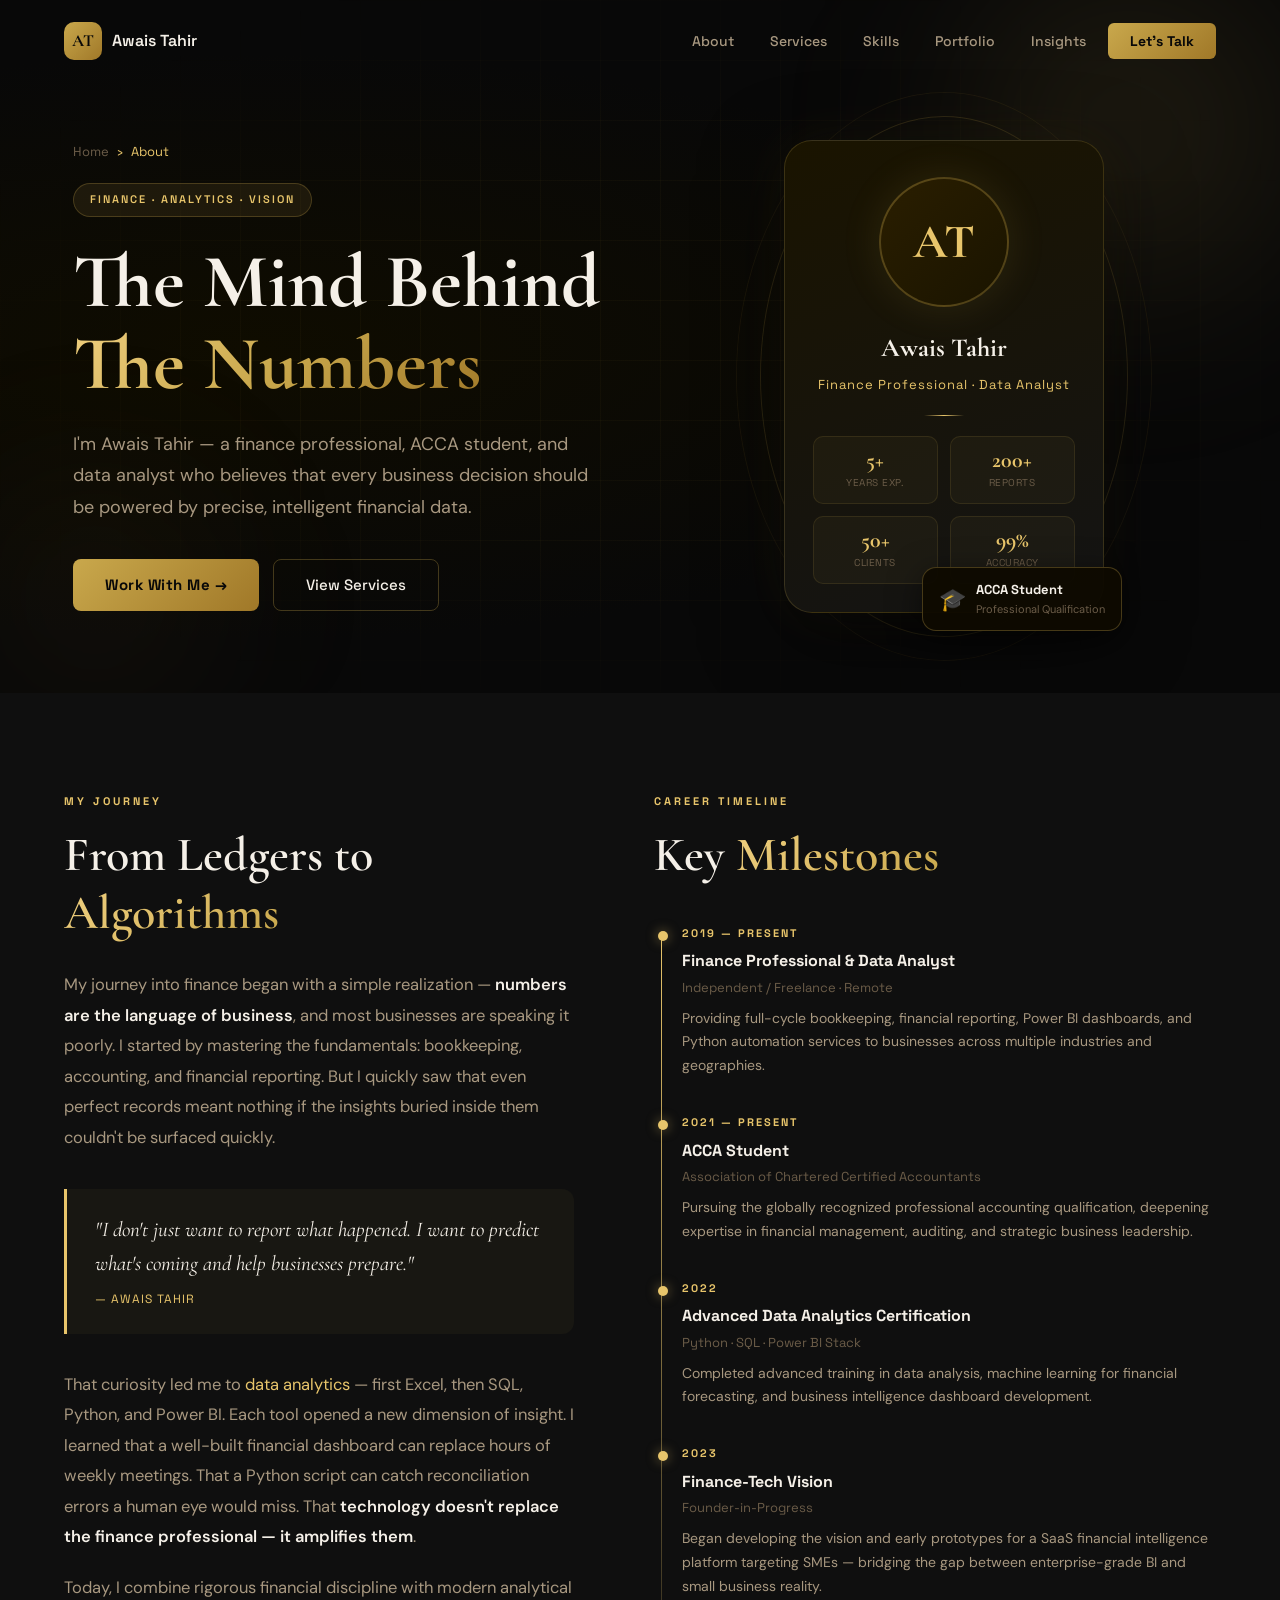
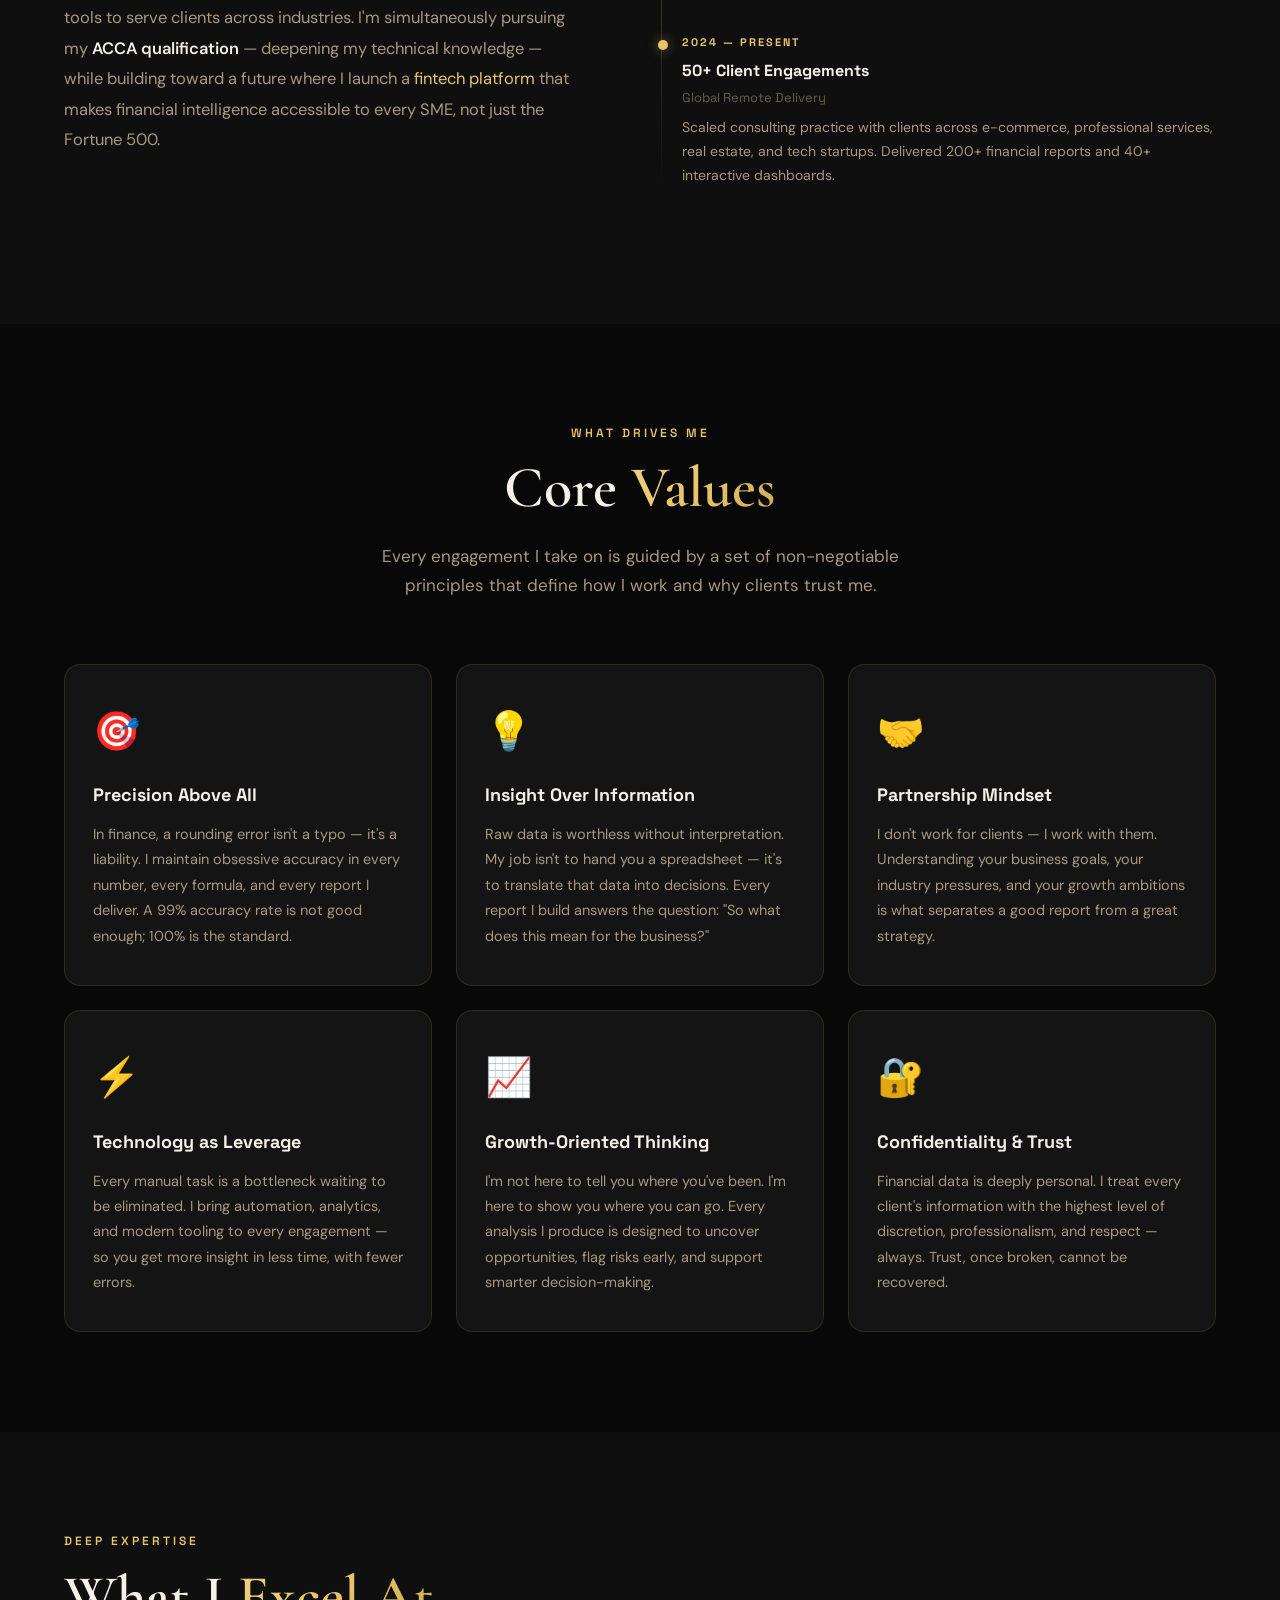
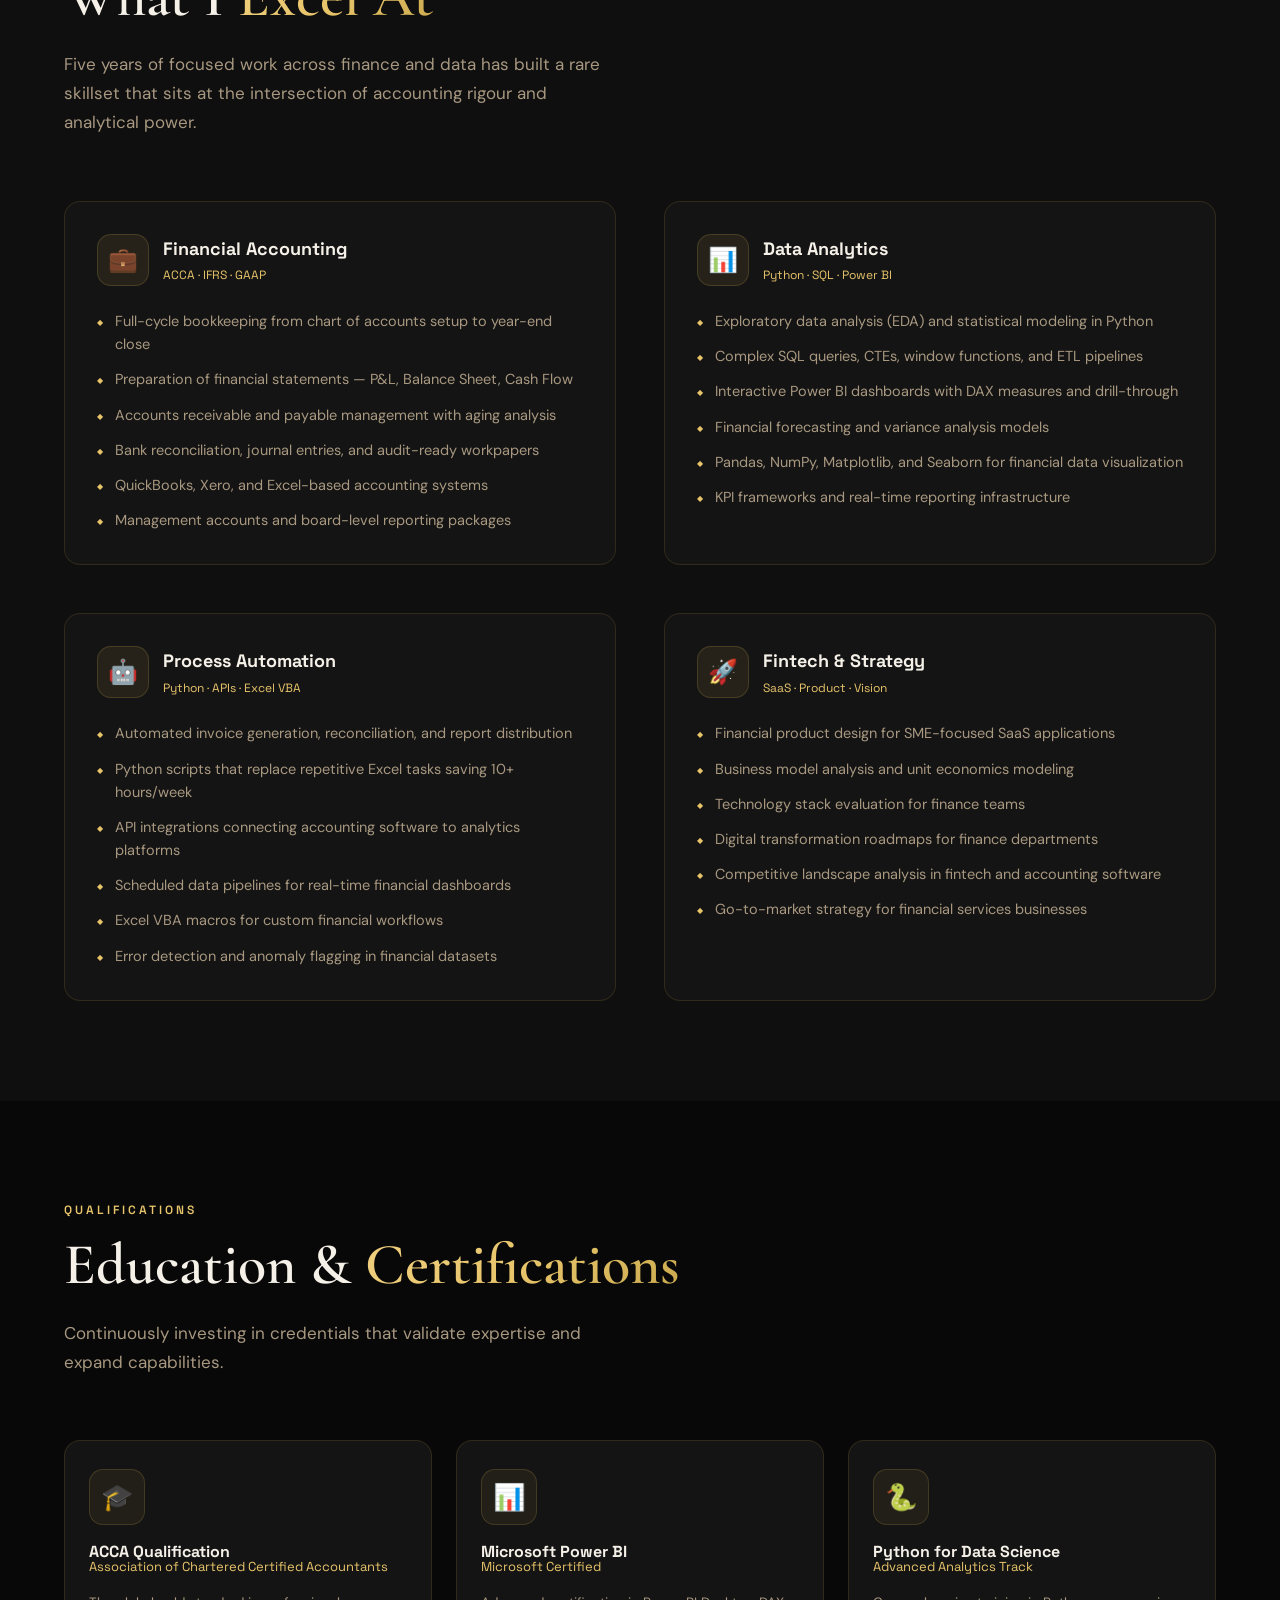
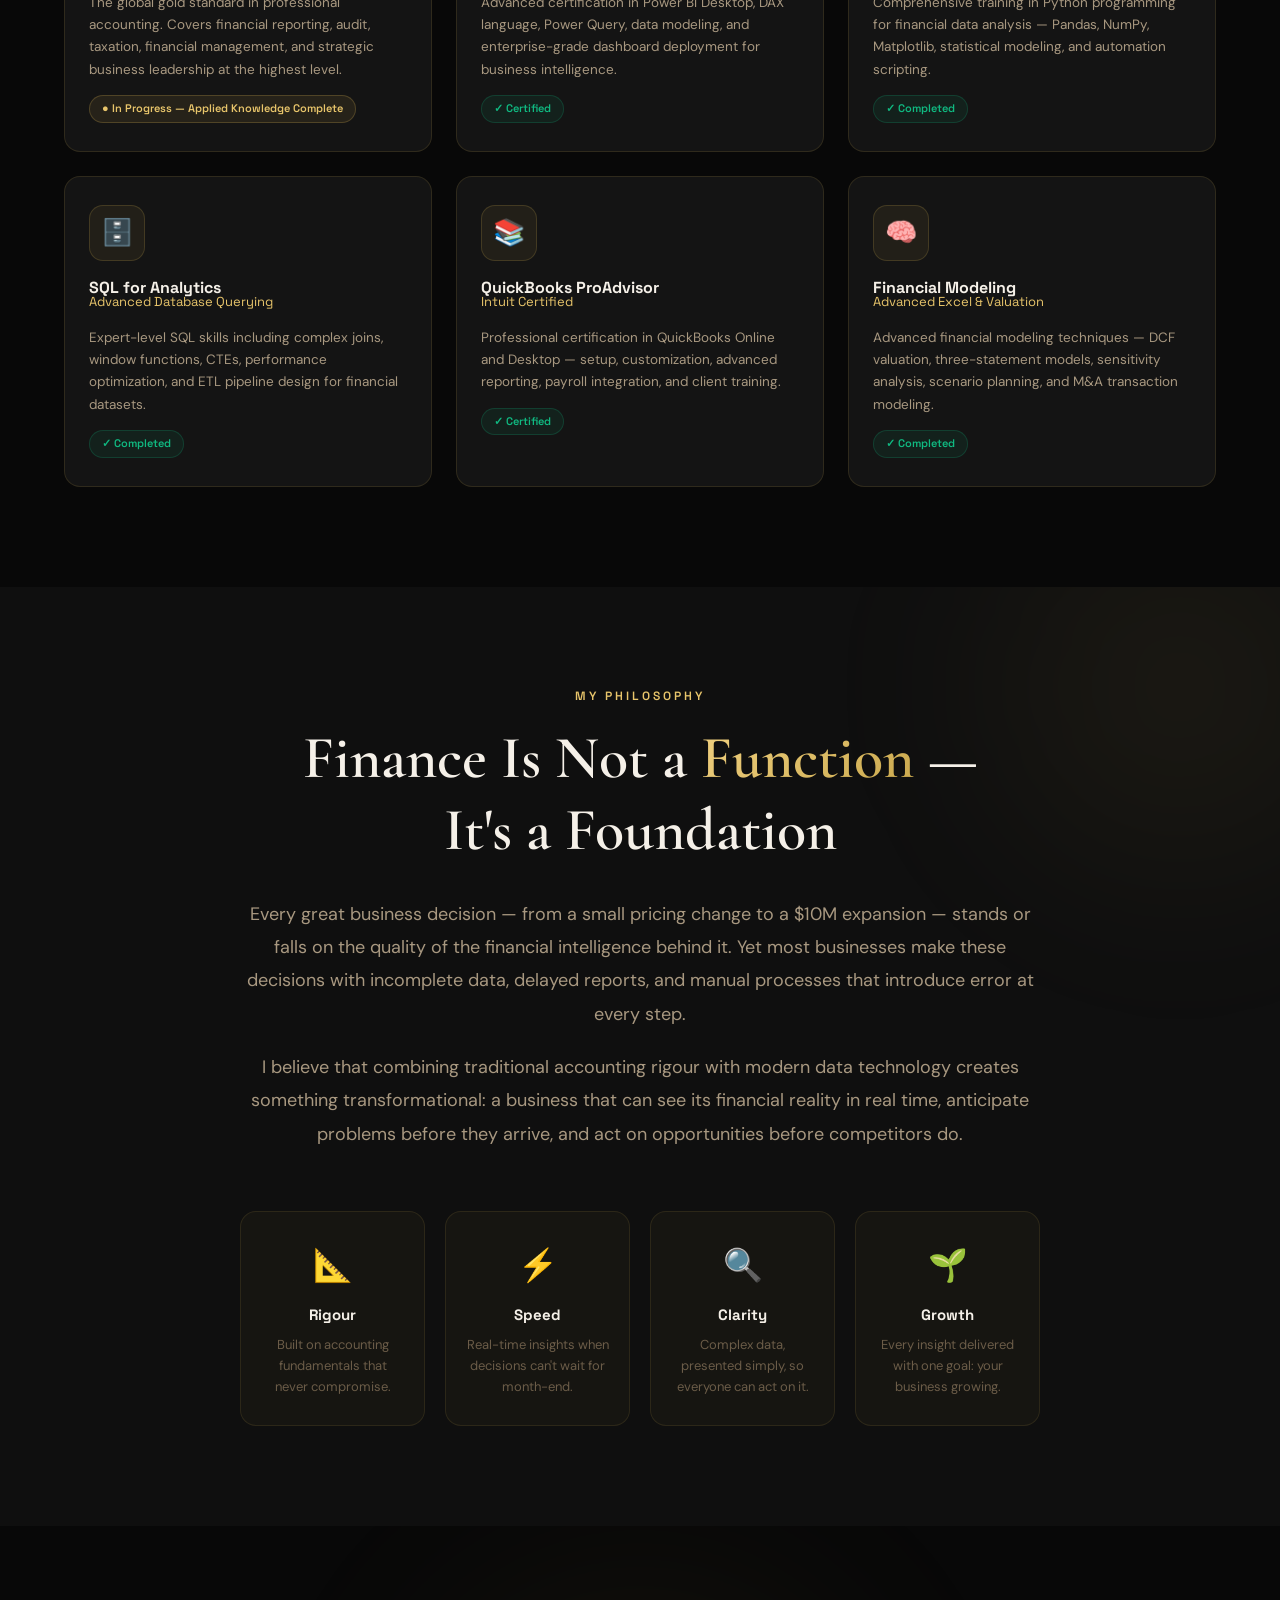
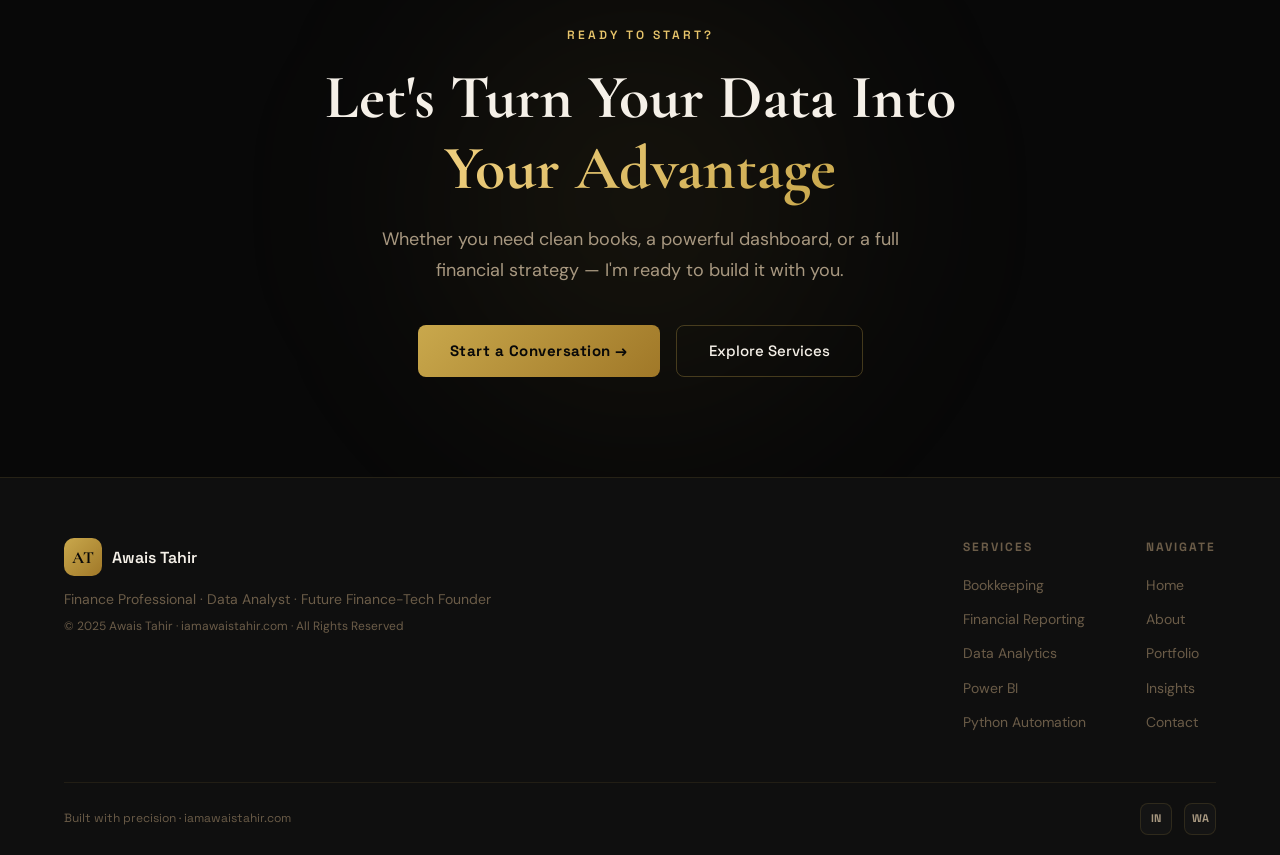
==== about.html @ 7b64abb7 "Update services link to point to services.html" ====
<!DOCTYPE html>
<html lang="en">
<head>
  <meta charset="UTF-8" />
  <meta name="viewport" content="width=device-width, initial-scale=1.0" />
  <title>About Awais Tahir | Finance Professional & Data Analyst</title>
  <meta name="description" content="Learn about Awais Tahir — ACCA student, finance professional, data analyst and future fintech founder with 5+ years of experience transforming financial data into business growth." />
  <meta name="author" content="Awais Tahir" />
  <link rel="canonical" href="https://iamawaistahir.com/about.html" />
  <link rel="preconnect" href="https://fonts.googleapis.com" />
  <link rel="preconnect" href="https://fonts.gstatic.com" crossorigin />
  <link href="https://fonts.googleapis.com/css2?family=Cormorant+Garamond:wght@300;400;500;600;700&family=DM+Sans:wght@300;400;500;600&family=Space+Grotesk:wght@400;500;600;700&display=swap" rel="stylesheet" />
  <link rel="stylesheet" href="style.css" />
  <style>
    /* ── About Page Extras ── */

    /* Hero */
    .about-hero {
      min-height: 72vh;
      display: flex;
      align-items: center;
      padding: 140px 0 80px;
      position: relative;
      overflow: hidden;
      background: radial-gradient(ellipse at 20% 50%, #0f0c00 0%, #080808 60%);
    }
    .about-hero-grid {
      position: absolute; inset: 0;
      background-image:
        linear-gradient(rgba(201,168,76,.04) 1px, transparent 1px),
        linear-gradient(90deg, rgba(201,168,76,.04) 1px, transparent 1px);
      background-size: 60px 60px;
      mask-image: radial-gradient(ellipse at center, black 40%, transparent 80%);
    }
    .about-hero-orb-1 {
      position: absolute; border-radius: 50%; filter: blur(80px); pointer-events: none;
      width: 500px; height: 500px;
      background: radial-gradient(circle, rgba(201,168,76,.15) 0%, transparent 70%);
      top: -120px; right: -100px;
    }
    .about-hero-orb-2 {
      position: absolute; border-radius: 50%; filter: blur(80px); pointer-events: none;
      width: 350px; height: 350px;
      background: radial-gradient(circle, rgba(160,120,40,.1) 0%, transparent 70%);
      bottom: -80px; left: -80px;
    }
    .about-hero-inner {
      position: relative; z-index: 2;
      display: grid;
      grid-template-columns: 1fr 1fr;
      gap: 80px;
      align-items: center;
    }
    .about-hero-breadcrumb {
      font-family: var(--font-ui);
      font-size: 13px;
      color: var(--text-3);
      margin-bottom: 20px;
      display: flex;
      align-items: center;
      gap: 8px;
    }
    .about-hero-breadcrumb a {
      color: var(--text-3);
      text-decoration: none;
      transition: color .2s;
    }
    .about-hero-breadcrumb a:hover { color: var(--blue-light); }
    .about-hero-breadcrumb span { color: var(--blue-light); }
    .about-hero-tag {
      display: inline-flex;
      align-items: center;
      gap: 8px;
      padding: 7px 16px;
      background: rgba(201,168,76,.1);
      border: 1px solid rgba(201,168,76,.25);
      border-radius: 100px;
      font-family: var(--font-ui);
      font-size: 11px;
      font-weight: 600;
      letter-spacing: 2px;
      text-transform: uppercase;
      color: var(--blue-light);
      margin-bottom: 24px;
    }
    .about-hero-title {
      font-family: var(--font-display);
      font-size: clamp(44px, 6vw, 76px);
      font-weight: 700;
      line-height: 1.08;
      color: var(--text-1);
      margin-bottom: 24px;
    }
    .about-hero-title em {
      font-style: normal;
      background: linear-gradient(135deg, #f0d080, #c9a84c, #a07828);
      -webkit-background-clip: text;
      -webkit-text-fill-color: transparent;
      background-clip: text;
    }
    .about-hero-sub {
      font-size: 18px;
      color: var(--text-2);
      line-height: 1.75;
      margin-bottom: 36px;
      max-width: 520px;
    }
    .about-hero-actions { display: flex; gap: 14px; flex-wrap: wrap; }

    /* Photo frame */
    .about-photo-wrap {
      position: relative;
      display: flex;
      justify-content: center;
    }
    .about-photo-frame {
      position: relative;
      width: 320px;
    }
    .about-photo-ring {
      position: absolute;
      inset: -24px;
      border-radius: 50%;
      border: 1px solid rgba(201,168,76,.18);
      animation: heroRingRotate 14s linear infinite;
    }
    .about-photo-ring-2 {
      inset: -48px;
      border-color: rgba(201,168,76,.08);
      animation-duration: 22s;
      animation-direction: reverse;
    }
    .about-photo-inner {
      position: relative;
      z-index: 2;
      border-radius: 28px;
      overflow: hidden;
      border: 1px solid rgba(201,168,76,.2);
      box-shadow: 0 24px 80px rgba(0,0,0,.6), 0 0 60px rgba(201,168,76,.08);
      background: linear-gradient(160deg, #1a1400, #141414);
      padding: 36px 28px 28px;
      text-align: center;
    }
    .photo-avatar {
      width: 130px; height: 130px;
      border-radius: 50%;
      background: linear-gradient(135deg, #2a1e00, #1a1400);
      border: 2px solid rgba(201,168,76,.3);
      display: flex; align-items: center; justify-content: center;
      margin: 0 auto 20px;
      font-family: var(--font-display);
      font-size: 48px;
      font-weight: 700;
      color: var(--blue-light);
      box-shadow: 0 0 40px rgba(201,168,76,.12);
    }
    .photo-name {
      font-family: var(--font-display);
      font-size: 26px;
      font-weight: 700;
      color: var(--text-1);
      margin-bottom: 6px;
    }
    .photo-role {
      font-family: var(--font-ui);
      font-size: 13px;
      color: var(--blue-light);
      letter-spacing: 1px;
      margin-bottom: 20px;
    }
    .photo-divider {
      width: 40px; height: 1px;
      background: linear-gradient(90deg, transparent, var(--blue-light), transparent);
      margin: 0 auto 20px;
    }
    .photo-stats {
      display: grid;
      grid-template-columns: 1fr 1fr;
      gap: 12px;
    }
    .photo-stat {
      background: rgba(201,168,76,.05);
      border: 1px solid rgba(201,168,76,.12);
      border-radius: 10px;
      padding: 12px 8px;
      text-align: center;
    }
    .photo-stat-num {
      font-family: var(--font-display);
      font-size: 22px;
      font-weight: 700;
      color: var(--blue-light);
      line-height: 1;
    }
    .photo-stat-label {
      font-family: var(--font-ui);
      font-size: 10px;
      color: var(--text-3);
      margin-top: 4px;
      text-transform: uppercase;
      letter-spacing: .5px;
    }
    .photo-badge {
      position: absolute;
      bottom: -18px; right: -18px;
      background: rgba(14,10,0,.95);
      border: 1px solid rgba(201,168,76,.3);
      border-radius: 14px;
      padding: 12px 16px;
      display: flex;
      align-items: center;
      gap: 10px;
      box-shadow: 0 8px 32px rgba(0,0,0,.5);
      z-index: 4;
    }
    .photo-badge-icon { font-size: 22px; }
    .photo-badge-text { font-family: var(--font-ui); font-size: 13px; font-weight: 700; color: var(--text-1); }
    .photo-badge-sub { font-size: 11px; color: var(--text-3); }

    /* ── Story section ── */
    .story-section { padding: 100px 0; background: var(--navy-2); }
    .story-grid {
      display: grid;
      grid-template-columns: 1fr 1.1fr;
      gap: 80px;
      align-items: start;
    }
    .story-label {
      font-family: var(--font-ui);
      font-size: 11px;
      font-weight: 700;
      letter-spacing: 3px;
      text-transform: uppercase;
      color: var(--blue-light);
      margin-bottom: 16px;
    }
    .story-title {
      font-family: var(--font-display);
      font-size: clamp(32px, 4vw, 48px);
      font-weight: 600;
      line-height: 1.2;
      color: var(--text-1);
      margin-bottom: 28px;
    }
    .story-title em {
      font-style: normal;
      background: linear-gradient(135deg, #f0d080, #c9a84c);
      -webkit-background-clip: text;
      -webkit-text-fill-color: transparent;
      background-clip: text;
    }
    .story-body {
      font-size: 16.5px;
      color: var(--text-2);
      line-height: 1.85;
      margin-bottom: 20px;
    }
    .story-body strong { color: var(--text-1); font-weight: 600; }
    .story-body em { color: var(--blue-light); font-style: normal; }
    .story-quote {
      margin: 36px 0;
      padding: 24px 28px;
      background: rgba(201,168,76,.05);
      border-left: 3px solid var(--blue-light);
      border-radius: 0 12px 12px 0;
    }
    .story-quote p {
      font-family: var(--font-display);
      font-size: 21px;
      font-style: italic;
      color: var(--text-1);
      line-height: 1.6;
    }
    .story-quote cite {
      font-family: var(--font-ui);
      font-size: 12px;
      color: var(--blue-light);
      letter-spacing: 1px;
      text-transform: uppercase;
      display: block;
      margin-top: 10px;
      font-style: normal;
    }

    /* Timeline */
    .timeline { position: relative; padding-left: 28px; }
    .timeline::before {
      content: '';
      position: absolute;
      left: 7px; top: 8px; bottom: 0;
      width: 1px;
      background: linear-gradient(to bottom, var(--blue-light), transparent);
    }
    .timeline-item {
      position: relative;
      margin-bottom: 36px;
    }
    .timeline-item::before {
      content: '';
      position: absolute;
      left: -24px; top: 6px;
      width: 10px; height: 10px;
      border-radius: 50%;
      background: var(--blue-light);
      box-shadow: 0 0 12px rgba(232,197,107,.5);
    }
    .tl-year {
      font-family: var(--font-ui);
      font-size: 11px;
      font-weight: 700;
      color: var(--blue-light);
      letter-spacing: 2px;
      text-transform: uppercase;
      margin-bottom: 6px;
    }
    .tl-title {
      font-family: var(--font-ui);
      font-size: 16px;
      font-weight: 700;
      color: var(--text-1);
      margin-bottom: 4px;
    }
    .tl-org {
      font-size: 13px;
      color: var(--text-3);
      margin-bottom: 8px;
      font-family: var(--font-ui);
    }
    .tl-desc {
      font-size: 14px;
      color: var(--text-2);
      line-height: 1.7;
    }

    /* ── Values section ── */
    .values-section { padding: 100px 0; }
    .values-grid {
      display: grid;
      grid-template-columns: repeat(3, 1fr);
      gap: 24px;
      margin-top: 56px;
    }
    .value-card {
      background: var(--navy-3);
      border: 1px solid var(--border);
      border-radius: var(--radius);
      padding: 36px 28px;
      position: relative;
      overflow: hidden;
      transition: all .35s ease;
    }
    .value-card::after {
      content: '';
      position: absolute;
      top: 0; left: 0; right: 0;
      height: 2px;
      background: linear-gradient(90deg, transparent, var(--blue-light), transparent);
      opacity: 0;
      transition: opacity .35s;
    }
    .value-card:hover { transform: translateY(-6px); border-color: rgba(201,168,76,.3); box-shadow: 0 20px 60px rgba(0,0,0,.4); }
    .value-card:hover::after { opacity: 1; }
    .value-icon { font-size: 38px; margin-bottom: 20px; display: block; }
    .value-title {
      font-family: var(--font-ui);
      font-size: 18px;
      font-weight: 700;
      color: var(--text-1);
      margin-bottom: 12px;
    }
    .value-desc { font-size: 14.5px; color: var(--text-2); line-height: 1.75; }

    /* ── Expertise deep-dive ── */
    .expertise-section { padding: 100px 0; background: var(--navy-2); }
    .expertise-grid {
      display: grid;
      grid-template-columns: 1fr 1fr;
      gap: 48px;
      margin-top: 56px;
    }
    .expertise-block {
      background: var(--navy-3);
      border: 1px solid var(--border);
      border-radius: var(--radius);
      padding: 32px;
    }
    .expertise-block-header {
      display: flex;
      align-items: center;
      gap: 14px;
      margin-bottom: 24px;
    }
    .expertise-block-icon {
      width: 52px; height: 52px;
      background: rgba(201,168,76,.1);
      border: 1px solid rgba(201,168,76,.2);
      border-radius: 14px;
      display: grid;
      place-items: center;
      font-size: 24px;
      flex-shrink: 0;
    }
    .expertise-block-title {
      font-family: var(--font-ui);
      font-size: 18px;
      font-weight: 700;
      color: var(--text-1);
    }
    .expertise-block-sub {
      font-size: 12px;
      color: var(--blue-light);
      margin-top: 3px;
      font-family: var(--font-ui);
    }
    .expertise-list {
      list-style: none;
      display: flex;
      flex-direction: column;
      gap: 12px;
    }
    .expertise-list li {
      display: flex;
      align-items: flex-start;
      gap: 12px;
      font-size: 14.5px;
      color: var(--text-2);
      line-height: 1.6;
    }
    .expertise-list li::before {
      content: '◆';
      font-size: 8px;
      color: var(--blue-light);
      margin-top: 6px;
      flex-shrink: 0;
    }

    /* ── Certifications ── */
    .certs-section { padding: 100px 0; }
    .certs-grid {
      display: grid;
      grid-template-columns: repeat(3, 1fr);
      gap: 24px;
      margin-top: 56px;
    }
    .cert-card {
      background: var(--navy-3);
      border: 1px solid var(--border);
      border-radius: var(--radius);
      padding: 28px 24px;
      display: flex;
      flex-direction: column;
      gap: 14px;
      transition: all .3s ease;
    }
    .cert-card:hover { border-color: rgba(201,168,76,.3); transform: translateY(-4px); box-shadow: 0 16px 48px rgba(0,0,0,.4); }
    .cert-icon-wrap {
      width: 56px; height: 56px;
      background: rgba(201,168,76,.08);
      border: 1px solid rgba(201,168,76,.2);
      border-radius: 14px;
      display: grid;
      place-items: center;
      font-size: 26px;
    }
    .cert-title {
      font-family: var(--font-ui);
      font-size: 16px;
      font-weight: 700;
      color: var(--text-1);
    }
    .cert-issuer {
      font-size: 13px;
      color: var(--blue-light);
      font-family: var(--font-ui);
      margin-top: -8px;
    }
    .cert-desc { font-size: 13.5px; color: var(--text-2); line-height: 1.65; }
    .cert-status {
      display: inline-flex;
      align-items: center;
      gap: 6px;
      font-family: var(--font-ui);
      font-size: 11px;
      font-weight: 600;
      padding: 4px 12px;
      border-radius: 100px;
      width: fit-content;
    }
    .cert-status.active { background: rgba(201,168,76,.1); border: 1px solid rgba(201,168,76,.25); color: var(--blue-light); }
    .cert-status.completed { background: rgba(16,185,129,.08); border: 1px solid rgba(16,185,129,.2); color: #10b981; }

    /* ── Philosophy section ── */
    .philosophy-section { padding: 100px 0; background: var(--navy-2); position: relative; overflow: hidden; }
    .philosophy-orb {
      position: absolute;
      width: 600px; height: 600px;
      top: -200px; right: -200px;
      background: radial-gradient(circle, rgba(201,168,76,.07) 0%, transparent 70%);
      pointer-events: none;
      border-radius: 50%;
      filter: blur(60px);
    }
    .philosophy-inner {
      position: relative; z-index: 2;
      max-width: 800px;
      margin: 0 auto;
      text-align: center;
    }
    .philosophy-title {
      font-family: var(--font-display);
      font-size: clamp(38px, 5vw, 60px);
      font-weight: 600;
      color: var(--text-1);
      line-height: 1.2;
      margin-bottom: 32px;
    }
    .philosophy-title em {
      font-style: normal;
      background: linear-gradient(135deg, #f0d080, #c9a84c);
      -webkit-background-clip: text;
      -webkit-text-fill-color: transparent;
      background-clip: text;
    }
    .philosophy-body {
      font-size: 18px;
      color: var(--text-2);
      line-height: 1.85;
      margin-bottom: 20px;
    }
    .philosophy-pillars {
      display: grid;
      grid-template-columns: repeat(4, 1fr);
      gap: 20px;
      margin-top: 60px;
    }
    .philosophy-pillar {
      padding: 28px 20px;
      background: rgba(201,168,76,.04);
      border: 1px solid rgba(201,168,76,.12);
      border-radius: var(--radius);
      text-align: center;
    }
    .pp-icon { font-size: 32px; margin-bottom: 12px; }
    .pp-title { font-family: var(--font-ui); font-size: 15px; font-weight: 700; color: var(--text-1); margin-bottom: 8px; }
    .pp-desc { font-size: 13px; color: var(--text-3); line-height: 1.6; }

    /* ── CTA section ── */
    .about-cta {
      padding: 100px 0;
      text-align: center;
      position: relative;
      overflow: hidden;
    }
    .about-cta-orb {
      position: absolute;
      width: 700px; height: 700px;
      top: 50%; left: 50%;
      transform: translate(-50%, -50%);
      background: radial-gradient(circle, rgba(201,168,76,.09) 0%, transparent 65%);
      border-radius: 50%;
      filter: blur(80px);
      pointer-events: none;
    }
    .about-cta-inner { position: relative; z-index: 2; }
    .about-cta-title {
      font-family: var(--font-display);
      font-size: clamp(38px, 5vw, 62px);
      font-weight: 700;
      color: var(--text-1);
      line-height: 1.15;
      margin-bottom: 20px;
    }
    .about-cta-title em {
      font-style: normal;
      background: linear-gradient(135deg, #f0d080, #c9a84c);
      -webkit-background-clip: text;
      -webkit-text-fill-color: transparent;
      background-clip: text;
    }
    .about-cta-sub {
      font-size: 18px;
      color: var(--text-2);
      margin-bottom: 40px;
      max-width: 540px;
      margin-left: auto;
      margin-right: auto;
      line-height: 1.7;
    }
    .about-cta-actions { display: flex; gap: 16px; justify-content: center; flex-wrap: wrap; }

    /* ── Responsive ── */
    @media (max-width: 960px) {
      .about-hero-inner { grid-template-columns: 1fr; gap: 48px; }
      .about-photo-wrap { order: -1; }
      .story-grid { grid-template-columns: 1fr; gap: 48px; }
      .values-grid { grid-template-columns: 1fr 1fr; }
      .expertise-grid { grid-template-columns: 1fr; }
      .certs-grid { grid-template-columns: 1fr 1fr; }
      .philosophy-pillars { grid-template-columns: 1fr 1fr; }
    }
    @media (max-width: 640px) {
      .about-hero { padding: 120px 0 60px; }
      .values-grid { grid-template-columns: 1fr; }
      .certs-grid { grid-template-columns: 1fr; }
      .philosophy-pillars { grid-template-columns: 1fr 1fr; }
      .about-photo-frame { width: 280px; }
      .photo-badge { display: none; }
    }
  </style>
</head>
<body>

<!-- ═══════════════════════ NAVBAR ═══════════════════════ -->
<nav id="navbar">
  <div class="nav-inner">
    <a href="index.html" class="nav-logo">
      <span class="logo-at">AT</span>
      <span class="logo-name">Awais Tahir</span>
    </a>
    <ul class="nav-links">
      <li><a href="index.html#about" class="active-link">About</a></li>
      <li><a href="services.html">Services</a></li>
      <li><a href="index.html#skills">Skills</a></li>
      <li><a href="portfolio.html">Portfolio</a></li>
      <li><a href="index.html#blog">Insights</a></li>
      <li><a href="index.html#contact" class="nav-cta">Let's Talk</a></li>
    </ul>
    <button class="hamburger" id="hamburger" aria-label="Menu">
      <span></span><span></span><span></span>
    </button>
  </div>
</nav>

<!-- Mobile Menu -->
<div class="mobile-menu" id="mobileMenu">
  <ul>
    <li><a href="index.html" onclick="closeMobile()">Home</a></li>
    <li><a href="services.html" onclick="closeMobile()">Services</a></li>
    <li><a href="index.html#skills" onclick="closeMobile()">Skills</a></li>
    <li><a href="portfolio.html" onclick="closeMobile()">Portfolio</a></li>
    <li><a href="index.html#blog" onclick="closeMobile()">Insights</a></li>
    <li><a href="index.html#contact" onclick="closeMobile()">Contact</a></li>
  </ul>
</div>

<!-- ═══════════════════════ ABOUT HERO ═══════════════════════ -->
<section class="about-hero">
  <div class="about-hero-grid"></div>
  <div class="about-hero-orb-1"></div>
  <div class="about-hero-orb-2"></div>
  <div class="container">
    <div class="about-hero-inner">

      <!-- Left: text -->
      <div>
        <div class="about-hero-breadcrumb reveal-up">
          <a href="index.html">Home</a>
          <span>›</span>
          <span>About</span>
        </div>
        <div class="about-hero-tag reveal-up" style="animation-delay:.1s">Finance · Analytics · Vision</div>
        <h1 class="about-hero-title reveal-up" style="animation-delay:.2s">
          The Mind Behind<br/>
          <em>The Numbers</em>
        </h1>
        <p class="about-hero-sub reveal-up" style="animation-delay:.3s">
          I'm Awais Tahir — a finance professional, ACCA student, and data analyst who believes that every business decision should be powered by precise, intelligent financial data.
        </p>
        <div class="about-hero-actions reveal-up" style="animation-delay:.4s">
          <a href="index.html#contact" class="btn-primary">Work With Me →</a>
          <a href="index.html#services" class="btn-ghost">View Services</a>
        </div>
      </div>

      <!-- Right: photo card -->
      <div class="about-photo-wrap reveal-float" style="animation-delay:.3s">
        <div class="about-photo-frame">
          <div class="about-photo-ring"></div>
          <div class="about-photo-ring about-photo-ring-2"></div>
          <div class="about-photo-inner">
            <div class="photo-avatar">AT</div>
            <div class="photo-name">Awais Tahir</div>
            <div class="photo-role">Finance Professional · Data Analyst</div>
            <div class="photo-divider"></div>
            <div class="photo-stats">
              <div class="photo-stat">
                <div class="photo-stat-num">5+</div>
                <div class="photo-stat-label">Years Exp.</div>
              </div>
              <div class="photo-stat">
                <div class="photo-stat-num">200+</div>
                <div class="photo-stat-label">Reports</div>
              </div>
              <div class="photo-stat">
                <div class="photo-stat-num">50+</div>
                <div class="photo-stat-label">Clients</div>
              </div>
              <div class="photo-stat">
                <div class="photo-stat-num">99%</div>
                <div class="photo-stat-label">Accuracy</div>
              </div>
            </div>
          </div>
          <div class="photo-badge">
            <div class="photo-badge-icon">🎓</div>
            <div>
              <div class="photo-badge-text">ACCA Student</div>
              <div class="photo-badge-sub">Professional Qualification</div>
            </div>
          </div>
        </div>
      </div>

    </div>
  </div>
</section>

<!-- ═══════════════════════ MY STORY ═══════════════════════ -->
<section class="story-section">
  <div class="container">
    <div class="story-grid">

      <!-- Left: story text -->
      <div class="scroll-reveal">
        <div class="story-label">My Journey</div>
        <h2 class="story-title">From Ledgers to<br/><em>Algorithms</em></h2>

        <p class="story-body">
          My journey into finance began with a simple realization — <strong>numbers are the language of business</strong>, and most businesses are speaking it poorly. I started by mastering the fundamentals: bookkeeping, accounting, and financial reporting. But I quickly saw that even perfect records meant nothing if the insights buried inside them couldn't be surfaced quickly.
        </p>

        <div class="story-quote">
          <p>"I don't just want to report what happened. I want to predict what's coming and help businesses prepare."</p>
          <cite>— Awais Tahir</cite>
        </div>

        <p class="story-body">
          That curiosity led me to <em>data analytics</em> — first Excel, then SQL, Python, and Power BI. Each tool opened a new dimension of insight. I learned that a well-built financial dashboard can replace hours of weekly meetings. That a Python script can catch reconciliation errors a human eye would miss. That <strong>technology doesn't replace the finance professional — it amplifies them</strong>.
        </p>

        <p class="story-body">
          Today, I combine rigorous financial discipline with modern analytical tools to serve clients across industries. I'm simultaneously pursuing my <strong>ACCA qualification</strong> — deepening my technical knowledge — while building toward a future where I launch a <em>fintech platform</em> that makes financial intelligence accessible to every SME, not just the Fortune 500.
        </p>
      </div>

      <!-- Right: timeline -->
      <div class="scroll-reveal" style="transition-delay:.2s">
        <div class="story-label">Career Timeline</div>
        <h2 class="story-title" style="margin-bottom: 40px;">Key <em>Milestones</em></h2>

        <div class="timeline">
          <div class="timeline-item">
            <div class="tl-year">2019 — Present</div>
            <div class="tl-title">Finance Professional & Data Analyst</div>
            <div class="tl-org">Independent / Freelance · Remote</div>
            <div class="tl-desc">Providing full-cycle bookkeeping, financial reporting, Power BI dashboards, and Python automation services to businesses across multiple industries and geographies.</div>
          </div>

          <div class="timeline-item">
            <div class="tl-year">2021 — Present</div>
            <div class="tl-title">ACCA Student</div>
            <div class="tl-org">Association of Chartered Certified Accountants</div>
            <div class="tl-desc">Pursuing the globally recognized professional accounting qualification, deepening expertise in financial management, auditing, and strategic business leadership.</div>
          </div>

          <div class="timeline-item">
            <div class="tl-year">2022</div>
            <div class="tl-title">Advanced Data Analytics Certification</div>
            <div class="tl-org">Python · SQL · Power BI Stack</div>
            <div class="tl-desc">Completed advanced training in data analysis, machine learning for financial forecasting, and business intelligence dashboard development.</div>
          </div>

          <div class="timeline-item">
            <div class="tl-year">2023</div>
            <div class="tl-title">Finance-Tech Vision</div>
            <div class="tl-org">Founder-in-Progress</div>
            <div class="tl-desc">Began developing the vision and early prototypes for a SaaS financial intelligence platform targeting SMEs — bridging the gap between enterprise-grade BI and small business reality.</div>
          </div>

          <div class="timeline-item">
            <div class="tl-year">2024 — Present</div>
            <div class="tl-title">50+ Client Engagements</div>
            <div class="tl-org">Global Remote Delivery</div>
            <div class="tl-desc">Scaled consulting practice with clients across e-commerce, professional services, real estate, and tech startups. Delivered 200+ financial reports and 40+ interactive dashboards.</div>
          </div>
        </div>
      </div>

    </div>
  </div>
</section>

<!-- ═══════════════════════ CORE VALUES ═══════════════════════ -->
<section class="values-section">
  <div class="container">
    <div class="section-header text-center scroll-reveal" style="text-align:center">
      <div class="section-label">What Drives Me</div>
      <h2 class="section-title">Core <span class="gradient-text">Values</span></h2>
      <p class="section-desc" style="margin: 0 auto;">Every engagement I take on is guided by a set of non-negotiable principles that define how I work and why clients trust me.</p>
    </div>

    <div class="values-grid">
      <div class="value-card scroll-reveal">
        <span class="value-icon">🎯</span>
        <div class="value-title">Precision Above All</div>
        <p class="value-desc">In finance, a rounding error isn't a typo — it's a liability. I maintain obsessive accuracy in every number, every formula, and every report I deliver. A 99% accuracy rate is not good enough; 100% is the standard.</p>
      </div>

      <div class="value-card scroll-reveal" style="transition-delay:.1s">
        <span class="value-icon">💡</span>
        <div class="value-title">Insight Over Information</div>
        <p class="value-desc">Raw data is worthless without interpretation. My job isn't to hand you a spreadsheet — it's to translate that data into decisions. Every report I build answers the question: "So what does this mean for the business?"</p>
      </div>

      <div class="value-card scroll-reveal" style="transition-delay:.2s">
        <span class="value-icon">🤝</span>
        <div class="value-title">Partnership Mindset</div>
        <p class="value-desc">I don't work for clients — I work with them. Understanding your business goals, your industry pressures, and your growth ambitions is what separates a good report from a great strategy.</p>
      </div>

      <div class="value-card scroll-reveal" style="transition-delay:.3s">
        <span class="value-icon">⚡</span>
        <div class="value-title">Technology as Leverage</div>
        <p class="value-desc">Every manual task is a bottleneck waiting to be eliminated. I bring automation, analytics, and modern tooling to every engagement — so you get more insight in less time, with fewer errors.</p>
      </div>

      <div class="value-card scroll-reveal" style="transition-delay:.4s">
        <span class="value-icon">📈</span>
        <div class="value-title">Growth-Oriented Thinking</div>
        <p class="value-desc">I'm not here to tell you where you've been. I'm here to show you where you can go. Every analysis I produce is designed to uncover opportunities, flag risks early, and support smarter decision-making.</p>
      </div>

      <div class="value-card scroll-reveal" style="transition-delay:.5s">
        <span class="value-icon">🔐</span>
        <div class="value-title">Confidentiality & Trust</div>
        <p class="value-desc">Financial data is deeply personal. I treat every client's information with the highest level of discretion, professionalism, and respect — always. Trust, once broken, cannot be recovered.</p>
      </div>
    </div>
  </div>
</section>

<!-- ═══════════════════════ EXPERTISE DEEP-DIVE ═══════════════════════ -->
<section class="expertise-section">
  <div class="container">
    <div class="section-header scroll-reveal">
      <div class="section-label">Deep Expertise</div>
      <h2 class="section-title">What I <span class="gradient-text">Excel At</span></h2>
      <p class="section-desc">Five years of focused work across finance and data has built a rare skillset that sits at the intersection of accounting rigour and analytical power.</p>
    </div>

    <div class="expertise-grid">
      <div class="expertise-block scroll-reveal">
        <div class="expertise-block-header">
          <div class="expertise-block-icon">💼</div>
          <div>
            <div class="expertise-block-title">Financial Accounting</div>
            <div class="expertise-block-sub">ACCA · IFRS · GAAP</div>
          </div>
        </div>
        <ul class="expertise-list">
          <li>Full-cycle bookkeeping from chart of accounts setup to year-end close</li>
          <li>Preparation of financial statements — P&L, Balance Sheet, Cash Flow</li>
          <li>Accounts receivable and payable management with aging analysis</li>
          <li>Bank reconciliation, journal entries, and audit-ready workpapers</li>
          <li>QuickBooks, Xero, and Excel-based accounting systems</li>
          <li>Management accounts and board-level reporting packages</li>
        </ul>
      </div>

      <div class="expertise-block scroll-reveal" style="transition-delay:.1s">
        <div class="expertise-block-header">
          <div class="expertise-block-icon">📊</div>
          <div>
            <div class="expertise-block-title">Data Analytics</div>
            <div class="expertise-block-sub">Python · SQL · Power BI</div>
          </div>
        </div>
        <ul class="expertise-list">
          <li>Exploratory data analysis (EDA) and statistical modeling in Python</li>
          <li>Complex SQL queries, CTEs, window functions, and ETL pipelines</li>
          <li>Interactive Power BI dashboards with DAX measures and drill-through</li>
          <li>Financial forecasting and variance analysis models</li>
          <li>Pandas, NumPy, Matplotlib, and Seaborn for financial data visualization</li>
          <li>KPI frameworks and real-time reporting infrastructure</li>
        </ul>
      </div>

      <div class="expertise-block scroll-reveal" style="transition-delay:.2s">
        <div class="expertise-block-header">
          <div class="expertise-block-icon">🤖</div>
          <div>
            <div class="expertise-block-title">Process Automation</div>
            <div class="expertise-block-sub">Python · APIs · Excel VBA</div>
          </div>
        </div>
        <ul class="expertise-list">
          <li>Automated invoice generation, reconciliation, and report distribution</li>
          <li>Python scripts that replace repetitive Excel tasks saving 10+ hours/week</li>
          <li>API integrations connecting accounting software to analytics platforms</li>
          <li>Scheduled data pipelines for real-time financial dashboards</li>
          <li>Excel VBA macros for custom financial workflows</li>
          <li>Error detection and anomaly flagging in financial datasets</li>
        </ul>
      </div>

      <div class="expertise-block scroll-reveal" style="transition-delay:.3s">
        <div class="expertise-block-header">
          <div class="expertise-block-icon">🚀</div>
          <div>
            <div class="expertise-block-title">Fintech & Strategy</div>
            <div class="expertise-block-sub">SaaS · Product · Vision</div>
          </div>
        </div>
        <ul class="expertise-list">
          <li>Financial product design for SME-focused SaaS applications</li>
          <li>Business model analysis and unit economics modeling</li>
          <li>Technology stack evaluation for finance teams</li>
          <li>Digital transformation roadmaps for finance departments</li>
          <li>Competitive landscape analysis in fintech and accounting software</li>
          <li>Go-to-market strategy for financial services businesses</li>
        </ul>
      </div>
    </div>
  </div>
</section>

<!-- ═══════════════════════ CERTIFICATIONS ═══════════════════════ -->
<section class="certs-section">
  <div class="container">
    <div class="section-header scroll-reveal">
      <div class="section-label">Qualifications</div>
      <h2 class="section-title">Education & <span class="gradient-text">Certifications</span></h2>
      <p class="section-desc">Continuously investing in credentials that validate expertise and expand capabilities.</p>
    </div>

    <div class="certs-grid">
      <div class="cert-card scroll-reveal">
        <div class="cert-icon-wrap">🎓</div>
        <div>
          <div class="cert-title">ACCA Qualification</div>
          <div class="cert-issuer">Association of Chartered Certified Accountants</div>
        </div>
        <p class="cert-desc">The global gold standard in professional accounting. Covers financial reporting, audit, taxation, financial management, and strategic business leadership at the highest level.</p>
        <div class="cert-status active">● In Progress — Applied Knowledge Complete</div>
      </div>

      <div class="cert-card scroll-reveal" style="transition-delay:.1s">
        <div class="cert-icon-wrap">📊</div>
        <div>
          <div class="cert-title">Microsoft Power BI</div>
          <div class="cert-issuer">Microsoft Certified</div>
        </div>
        <p class="cert-desc">Advanced certification in Power BI Desktop, DAX language, Power Query, data modeling, and enterprise-grade dashboard deployment for business intelligence.</p>
        <div class="cert-status completed">✓ Certified</div>
      </div>

      <div class="cert-card scroll-reveal" style="transition-delay:.2s">
        <div class="cert-icon-wrap">🐍</div>
        <div>
          <div class="cert-title">Python for Data Science</div>
          <div class="cert-issuer">Advanced Analytics Track</div>
        </div>
        <p class="cert-desc">Comprehensive training in Python programming for financial data analysis — Pandas, NumPy, Matplotlib, statistical modeling, and automation scripting.</p>
        <div class="cert-status completed">✓ Completed</div>
      </div>

      <div class="cert-card scroll-reveal" style="transition-delay:.3s">
        <div class="cert-icon-wrap">🗄️</div>
        <div>
          <div class="cert-title">SQL for Analytics</div>
          <div class="cert-issuer">Advanced Database Querying</div>
        </div>
        <p class="cert-desc">Expert-level SQL skills including complex joins, window functions, CTEs, performance optimization, and ETL pipeline design for financial datasets.</p>
        <div class="cert-status completed">✓ Completed</div>
      </div>

      <div class="cert-card scroll-reveal" style="transition-delay:.4s">
        <div class="cert-icon-wrap">📚</div>
        <div>
          <div class="cert-title">QuickBooks ProAdvisor</div>
          <div class="cert-issuer">Intuit Certified</div>
        </div>
        <p class="cert-desc">Professional certification in QuickBooks Online and Desktop — setup, customization, advanced reporting, payroll integration, and client training.</p>
        <div class="cert-status completed">✓ Certified</div>
      </div>

      <div class="cert-card scroll-reveal" style="transition-delay:.5s">
        <div class="cert-icon-wrap">🧠</div>
        <div>
          <div class="cert-title">Financial Modeling</div>
          <div class="cert-issuer">Advanced Excel & Valuation</div>
        </div>
        <p class="cert-desc">Advanced financial modeling techniques — DCF valuation, three-statement models, sensitivity analysis, scenario planning, and M&A transaction modeling.</p>
        <div class="cert-status completed">✓ Completed</div>
      </div>
    </div>
  </div>
</section>

<!-- ═══════════════════════ PHILOSOPHY ═══════════════════════ -->
<section class="philosophy-section">
  <div class="philosophy-orb"></div>
  <div class="container">
    <div class="philosophy-inner scroll-reveal">
      <div class="section-label" style="text-align:center; margin-bottom:16px;">My Philosophy</div>
      <h2 class="philosophy-title">
        Finance Is Not a <em>Function</em> —<br/>It's a Foundation
      </h2>
      <p class="philosophy-body">
        Every great business decision — from a small pricing change to a $10M expansion — stands or falls on the quality of the financial intelligence behind it. Yet most businesses make these decisions with incomplete data, delayed reports, and manual processes that introduce error at every step.
      </p>
      <p class="philosophy-body">
        I believe that combining traditional accounting rigour with modern data technology creates something transformational: a business that can see its financial reality in real time, anticipate problems before they arrive, and act on opportunities before competitors do.
      </p>

      <div class="philosophy-pillars">
        <div class="philosophy-pillar">
          <div class="pp-icon">📐</div>
          <div class="pp-title">Rigour</div>
          <p class="pp-desc">Built on accounting fundamentals that never compromise.</p>
        </div>
        <div class="philosophy-pillar">
          <div class="pp-icon">⚡</div>
          <div class="pp-title">Speed</div>
          <p class="pp-desc">Real-time insights when decisions can't wait for month-end.</p>
        </div>
        <div class="philosophy-pillar">
          <div class="pp-icon">🔍</div>
          <div class="pp-title">Clarity</div>
          <p class="pp-desc">Complex data, presented simply, so everyone can act on it.</p>
        </div>
        <div class="philosophy-pillar">
          <div class="pp-icon">🌱</div>
          <div class="pp-title">Growth</div>
          <p class="pp-desc">Every insight delivered with one goal: your business growing.</p>
        </div>
      </div>
    </div>
  </div>
</section>

<!-- ═══════════════════════ CTA ═══════════════════════ -->
<section class="about-cta">
  <div class="about-cta-orb"></div>
  <div class="container">
    <div class="about-cta-inner scroll-reveal">
      <div class="section-label" style="text-align:center; margin-bottom:16px;">Ready to Start?</div>
      <h2 class="about-cta-title">
        Let's Turn Your Data Into<br/><em>Your Advantage</em>
      </h2>
      <p class="about-cta-sub">
        Whether you need clean books, a powerful dashboard, or a full financial strategy — I'm ready to build it with you.
      </p>
      <div class="about-cta-actions">
        <a href="index.html#contact" class="btn-primary">Start a Conversation →</a>
        <a href="index.html#services" class="btn-ghost">Explore Services</a>
      </div>
    </div>
  </div>
</section>

<!-- ═══════════════════════ FOOTER ═══════════════════════ -->
<footer class="footer">
  <div class="container">
    <div class="footer-inner">
      <div class="footer-brand">
        <div class="footer-logo" style="display:flex;align-items:center;gap:10px;margin-bottom:8px;">
          <span class="logo-at">AT</span>
          <span class="logo-name">Awais Tahir</span>
        </div>
        <p class="footer-tagline">Finance Professional · Data Analyst · Future Finance-Tech Founder</p>
        <p class="footer-copy">© 2025 Awais Tahir · iamawaistahir.com · All Rights Reserved</p>
      </div>
      <div class="footer-links">
        <div class="fl-col">
          <div class="fl-title">Services</div>
          <a href="index.html#services">Bookkeeping</a>
          <a href="index.html#services">Financial Reporting</a>
          <a href="index.html#services">Data Analytics</a>
          <a href="index.html#services">Power BI</a>
          <a href="index.html#services">Python Automation</a>
        </div>
        <div class="fl-col">
          <div class="fl-title">Navigate</div>
          <a href="index.html">Home</a>
          <a href="about.html">About</a>
          <a href="index.html#portfolio">Portfolio</a>
          <a href="index.html#blog">Insights</a>
          <a href="index.html#contact">Contact</a>
        </div>
      </div>
    </div>
    <div class="footer-bottom">
      <span>Built with precision · iamawaistahir.com</span>
      <div class="footer-socials">
        <a href="https://linkedin.com" target="_blank" aria-label="LinkedIn">in</a>
        <a href="https://wa.me/923001234567" target="_blank" aria-label="WhatsApp">wa</a>
      </div>
    </div>
  </div>
</footer>

<button class="scroll-top" id="scrollTop" onclick="window.scrollTo({top:0,behavior:'smooth'})" aria-label="Scroll to top">↑</button>

<script>
  /* Navbar */
  const navbar = document.getElementById('navbar');
  window.addEventListener('scroll', () => {
    navbar.classList.toggle('scrolled', window.scrollY > 40);
    document.getElementById('scrollTop').classList.toggle('visible', window.scrollY > 400);
  });

  /* Mobile menu */
  const hamburger = document.getElementById('hamburger');
  const mobileMenu = document.getElementById('mobileMenu');
  hamburger.addEventListener('click', () => {
    mobileMenu.classList.toggle('open');
    const spans = hamburger.querySelectorAll('span');
    if (mobileMenu.classList.contains('open')) {
      spans[0].style.transform = 'rotate(45deg) translate(5px,5px)';
      spans[1].style.opacity = '0';
      spans[2].style.transform = 'rotate(-45deg) translate(5px,-5px)';
    } else {
      spans.forEach(s => { s.style.transform = ''; s.style.opacity = ''; });
    }
  });
  function closeMobile() {
    mobileMenu.classList.remove('open');
    hamburger.querySelectorAll('span').forEach(s => { s.style.transform = ''; s.style.opacity = ''; });
  }

  /* Scroll reveal */
  const revealEls = document.querySelectorAll('.scroll-reveal');
  const revealObserver = new IntersectionObserver((entries) => {
    entries.forEach(e => {
      if (e.isIntersecting) {
        e.target.classList.add('visible');
        revealObserver.unobserve(e.target);
      }
    });
  }, { threshold: 0.12, rootMargin: '0px 0px -40px 0px' });
  revealEls.forEach(el => revealObserver.observe(el));

  /* Hero reveal animations */
  window.addEventListener('load', () => {
    document.querySelectorAll('.reveal-up, .reveal-float').forEach((el, i) => {
      el.style.animationPlayState = 'running';
    });
  });
</script>
</body>
</html>
---- style.css ----
/* ══════════════════════════════════════════════
   AWAIS TAHIR PORTFOLIO — BLACK & GOLD THEME
   ══════════════════════════════════════════════ */

/* ─── Reset & Variables ─── */
*, *::before, *::after { box-sizing: border-box; margin: 0; padding: 0; }

:root {
  /* ── Black surfaces ── */
  --navy:       #080808;
  --navy-2:     #0f0f0f;
  --navy-3:     #141414;
  --navy-4:     #1a1a1a;

  /* ── Gold accents ── */
  --blue:       #c9a84c;
  --blue-light: #e8c56b;
  --emerald:    #b8932a;
  --emerald-l:  #f0d080;
  --gold:       #e8c56b;
  --purple:     #d4a843;
  --purple-l:   #f0d080;
  --white:      #ffffff;

  /* ── Text ── */
  --text-1:     #f5f0e8;
  --text-2:     #a89880;
  --text-3:     #6b5c48;

  /* ── Borders & glass ── */
  --border:     rgba(201,168,76,0.15);
  --glass-bg:   rgba(201,168,76,0.04);
  --glass-bg2:  rgba(201,168,76,0.07);

  --radius:     16px;
  --radius-lg:  24px;
  --shadow-glow: 0 0 40px rgba(201,168,76,0.2);
  --font-display: 'Cormorant Garamond', serif;
  --font-body:    'DM Sans', sans-serif;
  --font-ui:      'Space Grotesk', sans-serif;
}

html { scroll-behavior: smooth; font-size: 16px; }

body {
  font-family: var(--font-body);
  background: var(--navy);
  color: var(--text-1);
  overflow-x: hidden;
  line-height: 1.6;
  -webkit-font-smoothing: antialiased;
}

::selection { background: var(--blue); color: #000; }

/* ─── Scrollbar ─── */
::-webkit-scrollbar { width: 6px; }
::-webkit-scrollbar-track { background: var(--navy-2); }
::-webkit-scrollbar-thumb { background: var(--blue); border-radius: 3px; }

/* ─── Utils ─── */
.container { max-width: 1200px; margin: 0 auto; padding: 0 24px; }
.section { padding: 100px 0; position: relative; overflow: hidden; }
.section-dark { background: var(--navy-2); }
.gradient-text {
  background: linear-gradient(135deg, #f0d080, #e8c56b, #c9a84c);
  -webkit-background-clip: text;
  -webkit-text-fill-color: transparent;
  background-clip: text;
}
.d-none { display: none; }

/* ─── Section Headers ─── */
.section-label {
  font-family: var(--font-ui);
  font-size: 12px;
  font-weight: 600;
  letter-spacing: 3px;
  text-transform: uppercase;
  color: var(--blue-light);
  margin-bottom: 12px;
}
.section-title {
  font-family: var(--font-display);
  font-size: clamp(36px, 5vw, 58px);
  font-weight: 600;
  line-height: 1.15;
  margin-bottom: 20px;
  color: var(--text-1);
}
.section-desc {
  font-size: 17px;
  color: var(--text-2);
  max-width: 560px;
  line-height: 1.7;
}
.section-header { margin-bottom: 64px; }

/* ─── Buttons ─── */
.btn-primary {
  display: inline-flex;
  align-items: center;
  gap: 8px;
  padding: 14px 32px;
  background: linear-gradient(135deg, #c9a84c, #a07828);
  color: #080808;
  text-decoration: none;
  border-radius: 8px;
  font-family: var(--font-ui);
  font-weight: 700;
  font-size: 15px;
  letter-spacing: .5px;
  border: none;
  cursor: pointer;
  transition: all .3s ease;
  position: relative;
  overflow: hidden;
}
.btn-primary::before {
  content: '';
  position: absolute;
  inset: 0;
  background: linear-gradient(135deg, #f0d080, #e8c56b);
  opacity: 0;
  transition: opacity .3s;
}
.btn-primary:hover { transform: translateY(-2px); box-shadow: 0 12px 40px rgba(201,168,76,.4); }
.btn-primary:hover::before { opacity: 1; }
.btn-primary > * { position: relative; z-index: 1; }
.btn-full { width: 100%; justify-content: center; }

.btn-ghost {
  display: inline-flex;
  align-items: center;
  gap: 8px;
  padding: 13px 32px;
  background: transparent;
  color: var(--text-1);
  text-decoration: none;
  border-radius: 8px;
  font-family: var(--font-ui);
  font-weight: 500;
  font-size: 15px;
  border: 1px solid rgba(201,168,76,0.3);
  cursor: pointer;
  transition: all .3s ease;
}
.btn-ghost:hover { border-color: var(--blue-light); color: var(--blue-light); background: rgba(201,168,76,.06); }

/* ─── Glass / elevated cards ─── */
.glass-card {
  background: var(--glass-bg);
  border: 1px solid var(--border);
  box-shadow: 0 4px 24px rgba(0,0,0,.4);
  border-radius: var(--radius);
}

/* ═══════════════════════ NAVBAR ═══════════════════════ */
#navbar {
  position: fixed;
  top: 0; left: 0; right: 0;
  z-index: 1000;
  padding: 0;
  transition: all .4s ease;
}
#navbar.scrolled {
  background: rgba(8,8,8,.96);
  backdrop-filter: blur(20px);
  -webkit-backdrop-filter: blur(20px);
  border-bottom: 1px solid rgba(201,168,76,.2);
  box-shadow: 0 2px 30px rgba(0,0,0,.5);
}
.nav-inner {
  max-width: 1200px;
  margin: 0 auto;
  padding: 22px 24px;
  display: flex;
  align-items: center;
  justify-content: space-between;
}
.nav-logo {
  display: flex;
  align-items: center;
  gap: 10px;
  text-decoration: none;
}
.logo-at {
  width: 38px; height: 38px;
  background: linear-gradient(135deg, #c9a84c, #a07828);
  border-radius: 10px;
  display: grid;
  place-items: center;
  font-family: var(--font-display);
  font-weight: 700;
  font-size: 17px;
  color: #080808;
}
.logo-name {
  font-family: var(--font-ui);
  font-weight: 600;
  font-size: 16px;
  color: var(--text-1);
}
.nav-links {
  display: flex;
  align-items: center;
  gap: 8px;
  list-style: none;
}
.nav-links a {
  font-family: var(--font-ui);
  font-size: 14px;
  font-weight: 500;
  color: var(--text-2);
  text-decoration: none;
  padding: 8px 14px;
  border-radius: 6px;
  transition: all .2s;
}
.nav-links a:hover { color: var(--blue-light); background: rgba(201,168,76,.07); }
.nav-cta {
  background: linear-gradient(135deg, #c9a84c, #a07828) !important;
  color: #080808 !important;
  font-weight: 700 !important;
  padding: 9px 22px !important;
}
.nav-cta:hover { box-shadow: 0 6px 24px rgba(201,168,76,.35); transform: translateY(-1px); color: #080808 !important; }
.hamburger { display: none; flex-direction: column; gap: 5px; background: none; border: none; cursor: pointer; padding: 4px; }
.hamburger span { display: block; width: 24px; height: 2px; background: var(--text-1); border-radius: 2px; transition: all .3s; }

/* Mobile Menu */
.mobile-menu {
  position: fixed;
  top: 0; left: 0; right: 0; bottom: 0;
  background: rgba(8,8,8,.98);
  z-index: 999;
  display: flex;
  align-items: center;
  justify-content: center;
  opacity: 0;
  pointer-events: none;
  transition: opacity .3s;
}
.mobile-menu.open { opacity: 1; pointer-events: all; }
.mobile-menu ul { list-style: none; text-align: center; }
.mobile-menu li { margin: 16px 0; }
.mobile-menu a { font-family: var(--font-display); font-size: 32px; font-weight: 600; color: var(--text-1); text-decoration: none; transition: color .2s; }
.mobile-menu a:hover { color: var(--blue-light); }

/* ═══════════════════════ HERO ═══════════════════════ */

.hero-photo {
  width: 260px;
  height: 340px;
  object-fit: cover;
  border-radius: 24px;
  border: 1px solid rgba(201,168,76,0.2);
  box-shadow: 0 8px 40px rgba(0,0,0,.5);
}

#hero {
  min-height: 100vh;
  display: flex;
  align-items: center;
  position: relative;
  overflow: hidden;
  padding: 120px 0 80px;
  background: radial-gradient(ellipse at 20% 50%, #0f0c00 0%, #080808 60%);
}
#heroCanvas {
  position: absolute;
  inset: 0;
  width: 100%;
  height: 100%;
  opacity: .35;
}
.hero-bg-grid {
  position: absolute;
  inset: 0;
  background-image:
    linear-gradient(rgba(201,168,76,.05) 1px, transparent 1px),
    linear-gradient(90deg, rgba(201,168,76,.05) 1px, transparent 1px);
  background-size: 60px 60px;
  mask-image: radial-gradient(ellipse at center, black 40%, transparent 80%);
}
.hero-orb {
  position: absolute;
  border-radius: 50%;
  filter: blur(80px);
  pointer-events: none;
}
.hero-orb-1 { width: 500px; height: 500px; background: radial-gradient(circle, rgba(201,168,76,.18) 0%, transparent 70%); top: -100px; right: 0; }
.hero-orb-2 { width: 400px; height: 400px; background: radial-gradient(circle, rgba(160,120,40,.12) 0%, transparent 70%); bottom: 0; left: -100px; }
.hero-orb-3 { width: 300px; height: 300px; background: radial-gradient(circle, rgba(232,197,107,.1) 0%, transparent 70%); top: 30%; left: 40%; }

/* Hero floating cards */
.float-card {
  position: absolute;
  background: rgba(20,16,4,.90);
  border: 1px solid rgba(201,168,76,.25);
  backdrop-filter: blur(20px);
  border-radius: 14px;
  padding: 16px 20px;
  min-width: 160px;
  z-index: 5;
  box-shadow: 0 8px 32px rgba(0,0,0,.5);
}
.float-card-1 { bottom: 28%; right: 8%; animation: floatAnim 4s ease-in-out infinite; }
.float-card-2 { top: 22%; right: 4%; animation: floatAnim 5s ease-in-out infinite .5s; }
.float-card-3 { top: 55%; right: 18%; animation: floatAnim 3.5s ease-in-out infinite 1s; }
.fc-label { font-size: 10px; color: var(--text-3); text-transform: uppercase; letter-spacing: 1px; margin-bottom: 4px; font-family: var(--font-ui); }
.fc-value { font-family: var(--font-ui); font-size: 24px; font-weight: 700; color: var(--blue-light); }
.fc-bar { height: 4px; background: rgba(201,168,76,.12); border-radius: 2px; margin-top: 8px; }
.fc-fill { height: 100%; background: linear-gradient(90deg, #c9a84c, #f0d080); border-radius: 2px; }
.fc-icon { font-size: 22px; margin-top: 4px; }
.fc-ring { width: 36px; height: 36px; border-radius: 50%; border: 3px solid transparent; border-top-color: #f0d080; border-right-color: #c9a84c; animation: spin 2s linear infinite; margin-top: 6px; }

@keyframes floatAnim { 0%,100% { transform: translateY(0); } 50% { transform: translateY(-12px); } }
@keyframes spin { to { transform: rotate(360deg); } }

/* Hero layout */
#hero .container { position: relative; z-index: 2; display: flex; align-items: center; gap: 60px; width: 100%; max-width: 1200px; margin: 0 auto; padding: 0 24px; }
.hero-content { flex: 1; max-width: 620px; }
.hero-badge {
  display: inline-flex;
  align-items: center;
  gap: 8px;
  padding: 8px 18px;
  background: rgba(201,168,76,.1);
  border: 1px solid rgba(201,168,76,.3);
  border-radius: 100px;
  font-family: var(--font-ui);
  font-size: 12px;
  font-weight: 600;
  letter-spacing: 2px;
  text-transform: uppercase;
  color: var(--blue-light);
  margin-bottom: 24px;
}
.hero-title {
  font-family: var(--font-display);
  font-size: clamp(40px, 6vw, 72px);
  font-weight: 700;
  line-height: 1.1;
  margin-bottom: 24px;
  color: var(--text-1);
}
.hero-title-accent {
  background: linear-gradient(135deg, #f0d080 0%, #c9a84c 50%, #a07828 100%);
  -webkit-background-clip: text;
  -webkit-text-fill-color: transparent;
  background-clip: text;
}
.hero-sub {
  font-size: 18px;
  color: var(--text-2);
  line-height: 1.7;
  margin-bottom: 36px;
}
.hero-actions { display: flex; gap: 16px; flex-wrap: wrap; margin-bottom: 36px; }
.hero-trust { display: flex; align-items: center; gap: 12px; flex-wrap: wrap; }
.trust-item { display: flex; align-items: center; gap: 6px; font-size: 13px; color: var(--text-3); font-family: var(--font-ui); }
.trust-dot { width: 8px; height: 8px; border-radius: 50%; background: var(--blue-light); display: inline-block; box-shadow: 0 0 8px rgba(232,197,107,.5); }
.trust-dot.emerald { background: #d4a843; box-shadow: 0 0 8px rgba(212,168,67,.5); }
.trust-dot.gold { background: #f0d080; box-shadow: 0 0 8px rgba(240,208,128,.5); }
.trust-sep { color: var(--text-3); }

/* Hero visual */
.hero-visual { position: relative; flex: 0 0 360px; display: flex; justify-content: center; }
.hero-img-wrap { position: relative; width: 300px; }
.hero-img-ring {
  position: absolute;
  inset: -20px;
  border-radius: 50%;
  border: 1px solid rgba(201,168,76,.2);
  animation: heroRingRotate 12s linear infinite;
}
.ring-2 {
  inset: -40px;
  border-color: rgba(232,197,107,.1);
  animation-duration: 20s;
  animation-direction: reverse;
}
@keyframes heroRingRotate { to { transform: rotate(360deg); } }
.hero-img-placeholder {
  background: linear-gradient(160deg, #1a1400, #141414);
  border: 1px solid rgba(201,168,76,.2);
  border-radius: var(--radius-lg);
  padding: 32px;
  text-align: center;
  position: relative;
  z-index: 2;
  box-shadow: 0 8px 40px rgba(0,0,0,.5), 0 0 60px rgba(201,168,76,.07);
}
.hero-img-placeholder svg { width: 180px; }
.img-label { font-family: var(--font-ui); font-weight: 700; font-size: 17px; margin-top: 12px; color: var(--text-1); }
.img-sublabel { font-size: 12px; color: var(--text-3); margin-top: 4px; letter-spacing: 1px; }
.hero-mini-chart {
  position: absolute;
  bottom: -16px; left: -20px;
  background: rgba(14,10,0,.95);
  border: 1px solid rgba(201,168,76,.25);
  border-radius: 12px;
  padding: 12px;
  width: 150px;
  z-index: 3;
  box-shadow: 0 4px 20px rgba(0,0,0,.4);
}
.hero-mini-chart svg { width: 100%; }
.hero-scroll-hint {
  position: absolute;
  bottom: 32px;
  left: 50%;
  transform: translateX(-50%);
  display: flex;
  flex-direction: column;
  align-items: center;
  gap: 8px;
  font-size: 11px;
  color: var(--text-3);
  letter-spacing: 2px;
  text-transform: uppercase;
  font-family: var(--font-ui);
}
.scroll-line {
  width: 1px;
  height: 40px;
  background: linear-gradient(to bottom, transparent, var(--blue-light));
  animation: scrollPulse 1.8s ease-in-out infinite;
}
@keyframes scrollPulse { 0%,100%{opacity:0;transform:scaleY(0)} 50%{opacity:1;transform:scaleY(1)} }

/* ─── Reveal Animations ─── */
.reveal-up { opacity: 0; transform: translateY(30px); animation: revealUp .8s ease forwards; }
.reveal-float { opacity: 0; animation: revealFade .6s ease forwards; }
@keyframes revealUp { to { opacity: 1; transform: translateY(0); } }
@keyframes revealFade { to { opacity: 1; } }

.scroll-reveal {
  opacity: 0;
  transform: translateY(40px);
  transition: opacity .7s ease, transform .7s ease;
}
.scroll-reveal.visible { opacity: 1; transform: translateY(0); }

/* ═══════════════════════ ABOUT ═══════════════════════ */
.about-grid { display: grid; grid-template-columns: 1fr 1fr; gap: 80px; align-items: center; }
.about-visual-col { position: relative; }
.about-img-frame { position: relative; }
.about-img-inner {
  background: var(--navy-3);
  border: 1px solid var(--border);
  border-radius: var(--radius-lg);
  overflow: hidden;
  box-shadow: 0 8px 40px rgba(0,0,0,.4), 0 0 0 1px rgba(201,168,76,.08);
}
.about-illustration { width: 100%; display: block; }
.about-badge-1, .about-badge-2 {
  position: absolute;
  display: flex;
  align-items: center;
  gap: 12px;
  padding: 14px 18px;
  border-radius: 14px;
  background: rgba(14,10,0,.92);
  border: 1px solid rgba(201,168,76,.25);
  box-shadow: 0 8px 32px rgba(0,0,0,.4);
  backdrop-filter: blur(16px);
}
.about-badge-1 { bottom: -20px; left: -20px; }
.about-badge-2 { top: -20px; right: -20px; }
.about-badge-icon { font-size: 24px; }
.ab-title { font-family: var(--font-ui); font-weight: 700; font-size: 15px; color: var(--text-1); }
.ab-sub { font-size: 11px; color: var(--text-3); }

.about-intro { font-size: 19px; line-height: 1.7; color: var(--text-1); margin-bottom: 16px; }
.about-intro strong { color: var(--blue-light); }
.about-body { font-size: 16px; color: var(--text-2); line-height: 1.8; margin-bottom: 16px; }

.about-pillars { display: flex; flex-direction: column; gap: 16px; margin: 32px 0 36px; }
.pillar { display: flex; align-items: center; gap: 16px; }
.pillar-icon { width: 48px; height: 48px; border-radius: 12px; display: grid; place-items: center; font-size: 22px; flex-shrink: 0; }
.pillar-title { font-family: var(--font-ui); font-weight: 600; font-size: 15px; color: var(--text-1); }
.pillar-sub { font-size: 12px; color: var(--text-3); margin-top: 2px; }

/* ═══════════════════════ SERVICES ═══════════════════════ */
.services-bg-orb {
  position: absolute;
  width: 600px; height: 600px;
  top: -150px; right: -150px;
  background: radial-gradient(circle, rgba(201,168,76,.06) 0%, transparent 70%);
  pointer-events: none;
}
.services-grid { display: grid; grid-template-columns: repeat(4, 1fr); gap: 20px; }
.service-card {
  background: var(--navy-3);
  border: 1px solid var(--border);
  border-radius: var(--radius);
  padding: 28px 24px;
  position: relative;
  overflow: hidden;
  transition: all .35s ease;
  cursor: default;
  box-shadow: 0 2px 16px rgba(0,0,0,.3);
}
.service-card::before {
  content: '';
  position: absolute;
  inset: 0;
  background: linear-gradient(135deg, rgba(201,168,76,.06) 0%, transparent 60%);
  opacity: 0;
  transition: opacity .35s;
}
.service-card:hover { transform: translateY(-6px); border-color: rgba(201,168,76,.4); box-shadow: 0 20px 60px rgba(0,0,0,.5), 0 0 30px rgba(201,168,76,.08); }
.service-card:hover::before { opacity: 1; }
/* Keep accent-rgb for the hover gradient — override to gold shades */
.service-card[style*="--accent:#1a5cd4"] { --accent-rgb: 201,168,76; }
.service-card[style*="--accent:#059669"] { --accent-rgb: 201,168,76; }
.service-card[style*="--accent:#7c3aed"] { --accent-rgb: 201,168,76; }
.service-card[style*="--accent:#f59e0b"] { --accent-rgb: 201,168,76; }
.service-card[style*="--accent:#0891b2"] { --accent-rgb: 201,168,76; }
.service-card[style*="--accent:#10b981"] { --accent-rgb: 201,168,76; }
.service-card[style*="--accent:#8b5cf6"] { --accent-rgb: 201,168,76; }
.service-card[style*="--accent:#f97316"] { --accent-rgb: 201,168,76; }

.sc-glow {
  position: absolute;
  top: 0; left: 0; right: 0;
  height: 1px;
  background: linear-gradient(90deg, transparent, var(--blue-light), transparent);
  opacity: 0;
  transition: opacity .35s;
}
.service-card:hover .sc-glow { opacity: 1; }
.sc-icon { font-size: 32px; margin-bottom: 16px; display: block; }
.sc-title { font-family: var(--font-ui); font-weight: 600; font-size: 16px; margin-bottom: 10px; color: var(--text-1); }
.sc-desc { font-size: 13.5px; color: var(--text-2); line-height: 1.7; margin-bottom: 16px; }
.sc-tags { display: flex; gap: 6px; flex-wrap: wrap; margin-bottom: 16px; }
.sc-tags span {
  font-size: 10px;
  font-family: var(--font-ui);
  padding: 3px 9px;
  border-radius: 100px;
  border: 1px solid rgba(201,168,76,.2);
  color: var(--text-3);
  background: rgba(201,168,76,.04);
  letter-spacing: .5px;
}
.sc-arrow { font-size: 18px; color: var(--blue-light); opacity: 0; transform: translateX(-8px); transition: all .3s; }
.service-card:hover .sc-arrow { opacity: 1; transform: translateX(0); }

/* ═══════════════════════ SKILLS ═══════════════════════ */
.skills-layout { display: grid; grid-template-columns: 1fr 1.4fr; gap: 80px; align-items: center; }
.skills-circles { display: grid; grid-template-columns: 1fr 1fr; gap: 32px; }
.skill-circle { position: relative; display: flex; flex-direction: column; align-items: center; }
.skill-circle svg { width: 120px; transform: rotate(-90deg); }
.skill-arc { transition: stroke-dashoffset 1.5s ease; }
.sc-inner { position: absolute; top: 50%; left: 50%; transform: translate(-50%,-50%); text-align: center; }
.sc-pct { font-family: var(--font-ui); font-weight: 700; font-size: 20px; display: block; color: var(--blue-light); }
.sc-name { font-size: 11px; color: var(--text-3); text-transform: uppercase; letter-spacing: 1px; margin-top: 2px; }

.skill-circle svg circle:first-child { stroke: #2a2218; }

.skills-bars {}
.skill-bar-item { margin-bottom: 22px; }
.sb-header { display: flex; justify-content: space-between; font-family: var(--font-ui); font-size: 14px; margin-bottom: 8px; color: var(--text-2); }
.sb-track { height: 6px; background: #1e1a12; border-radius: 3px; overflow: hidden; }
.sb-fill { height: 100%; border-radius: 3px; width: 0; transition: width 1.4s ease; }

.tech-badges { display: flex; flex-wrap: wrap; gap: 10px; margin-top: 32px; }
.tech-badge {
  display: flex;
  align-items: center;
  gap: 6px;
  padding: 8px 16px;
  background: var(--navy-3);
  border: 1px solid var(--border);
  border-radius: 8px;
  font-family: var(--font-ui);
  font-size: 13px;
  color: var(--text-2);
  transition: all .2s;
}
.tech-badge:hover { border-color: var(--blue-light); color: var(--blue-light); transform: translateY(-2px); box-shadow: 0 4px 16px rgba(201,168,76,.15); }

/* ═══════════════════════ PORTFOLIO ═══════════════════════ */
.portfolio-grid {
  display: grid;
  grid-template-columns: repeat(3, 1fr);
  grid-template-rows: auto auto;
  gap: 20px;
}
.port-card-wide { grid-column: span 2; }
.port-card {
  background: var(--navy-3);
  border: 1px solid var(--border);
  border-radius: var(--radius);
  overflow: hidden;
  transition: all .35s ease;
  cursor: default;
  box-shadow: 0 2px 16px rgba(0,0,0,.3);
}
.port-card:hover { transform: translateY(-6px); border-color: rgba(201,168,76,.35); box-shadow: 0 24px 64px rgba(0,0,0,.5), 0 0 30px rgba(201,168,76,.06); }
.port-img { height: 200px; display: flex; align-items: center; justify-content: center; position: relative; overflow: hidden; }
.port-card-wide .port-img { height: 220px; }
.port-chart-mock { width: 90%; opacity: .9; }
.port-chart-mock svg { width: 100%; }
.port-icon-large { font-size: 56px; filter: drop-shadow(0 0 20px rgba(201,168,76,.3)); }
.port-info { padding: 22px 24px; background: var(--navy-3); }
.port-cat { font-size: 11px; font-family: var(--font-ui); color: var(--blue-light); text-transform: uppercase; letter-spacing: 2px; margin-bottom: 8px; }
.port-title { font-family: var(--font-ui); font-weight: 700; font-size: 17px; margin-bottom: 8px; color: var(--text-1); }
.port-desc { font-size: 13.5px; color: var(--text-2); line-height: 1.65; margin-bottom: 14px; }
.port-tags { display: flex; gap: 6px; flex-wrap: wrap; }
.port-tags span {
  font-size: 10px;
  padding: 3px 9px;
  border-radius: 6px;
  background: rgba(201,168,76,.08);
  color: var(--blue-light);
  font-family: var(--font-ui);
  border: 1px solid rgba(201,168,76,.2);
}

/* ═══════════════════════ STATS ═══════════════════════ */
.stats-section { padding: 80px 0; overflow: hidden; }
.stats-bg {
  position: absolute;
  inset: 0;
  background: linear-gradient(135deg, #0a0800 0%, #0f0f0f 50%, #0a0800 100%);
}
.stats-bg::before {
  content: '';
  position: absolute;
  inset: 0;
  background: radial-gradient(ellipse at 30% 50%, rgba(201,168,76,.10) 0%, transparent 60%),
              radial-gradient(ellipse at 70% 50%, rgba(160,120,40,.07) 0%, transparent 60%);
}
.stats-grid { position: relative; display: grid; grid-template-columns: repeat(4,1fr); gap: 40px; }
.stat-item { text-align: center; }
.stat-num {
  font-family: var(--font-display);
  font-size: clamp(48px, 6vw, 72px);
  font-weight: 700;
  color: var(--text-1);
  line-height: 1;
  display: inline;
}
.stat-plus {
  font-family: var(--font-display);
  font-size: clamp(32px, 4vw, 48px);
  font-weight: 600;
  background: linear-gradient(135deg, #f0d080, #c9a84c);
  -webkit-background-clip: text;
  -webkit-text-fill-color: transparent;
  background-clip: text;
  display: inline;
}
.stat-label { font-family: var(--font-ui); font-size: 14px; color: var(--text-3); margin-top: 8px; letter-spacing: .5px; }

/* ═══════════════════════ TESTIMONIALS ═══════════════════════ */
.testimonials-wrap { max-width: 700px; margin: 0 auto; }
.testi-slider { position: relative; min-height: 280px; }
.testi-card {
  background: var(--navy-3);
  border: 1px solid var(--border);
  border-radius: var(--radius-lg);
  padding: 40px;
  opacity: 0;
  position: absolute;
  inset: 0;
  transition: opacity .5s ease, transform .5s ease;
  transform: translateX(40px);
  pointer-events: none;
  box-shadow: 0 8px 40px rgba(0,0,0,.4);
}
.testi-card.active { opacity: 1; transform: translateX(0); pointer-events: all; }
.testi-stars { color: var(--gold); font-size: 18px; margin-bottom: 20px; letter-spacing: 2px; }
.testi-quote { font-family: var(--font-display); font-size: 20px; font-weight: 400; line-height: 1.65; color: var(--text-1); margin-bottom: 28px; font-style: italic; }
.testi-author { display: flex; align-items: center; gap: 14px; }
.testi-avatar { width: 46px; height: 46px; border-radius: 50%; display: grid; place-items: center; font-weight: 700; font-size: 14px; color: #080808; flex-shrink: 0; background: linear-gradient(135deg, #c9a84c, #a07828); }
.testi-name { font-family: var(--font-ui); font-weight: 600; font-size: 15px; color: var(--text-1); }
.testi-role { font-size: 13px; color: var(--text-3); margin-top: 2px; }
.testi-nav { display: flex; justify-content: center; gap: 10px; margin-top: 24px; }
.testi-dot { width: 10px; height: 10px; border-radius: 50%; background: #2a2218; border: none; cursor: pointer; transition: all .2s; padding: 0; }
.testi-dot.active { background: var(--blue-light); transform: scale(1.3); box-shadow: 0 0 8px rgba(232,197,107,.4); }

/* ═══════════════════════ BLOG ═══════════════════════ */
.blog-grid { display: grid; grid-template-columns: repeat(3,1fr); gap: 24px; }
.blog-card {
  background: var(--navy-3);
  border: 1px solid var(--border);
  border-radius: var(--radius);
  overflow: hidden;
  transition: all .35s ease;
  box-shadow: 0 2px 16px rgba(0,0,0,.3);
}
.blog-card:hover { transform: translateY(-6px); box-shadow: 0 20px 60px rgba(0,0,0,.5), 0 0 20px rgba(201,168,76,.05); border-color: rgba(201,168,76,.3); }
.blog-img { height: 180px; position: relative; display: flex; align-items: center; justify-content: center; overflow: hidden; }
.blog-cat-badge {
  position: absolute;
  top: 16px; left: 16px;
  background: rgba(8,8,0,.85);
  border: 1px solid rgba(201,168,76,.3);
  border-radius: 100px;
  font-family: var(--font-ui);
  font-size: 10px;
  font-weight: 600;
  padding: 5px 12px;
  text-transform: uppercase;
  letter-spacing: 1px;
  color: var(--blue-light);
  backdrop-filter: blur(8px);
}
.blog-img-icon { font-size: 48px; filter: drop-shadow(0 0 16px rgba(201,168,76,.25)); }
.blog-body { padding: 24px; }
.blog-meta { display: flex; gap: 8px; font-size: 11px; color: var(--text-3); font-family: var(--font-ui); margin-bottom: 10px; }
.blog-title { font-family: var(--font-ui); font-weight: 700; font-size: 16px; line-height: 1.4; margin-bottom: 10px; color: var(--text-1); }
.blog-excerpt { font-size: 13.5px; color: var(--text-2); line-height: 1.65; margin-bottom: 16px; }
.blog-link { font-family: var(--font-ui); font-size: 13px; font-weight: 600; color: var(--blue-light); text-decoration: none; transition: gap .2s; display: inline-flex; align-items: center; gap: 4px; }
.blog-link:hover { gap: 8px; }

/* ═══════════════════════ CONTACT ═══════════════════════ */
.contact-orb {
  position: absolute;
  width: 500px; height: 500px;
  left: -150px; bottom: -100px;
  background: radial-gradient(circle, rgba(201,168,76,.07) 0%, transparent 70%);
  pointer-events: none;
}
.contact-grid { display: grid; grid-template-columns: 1fr 1.2fr; gap: 80px; align-items: start; }
.contact-desc { font-size: 17px; color: var(--text-2); line-height: 1.75; margin: 20px 0 32px; }
.contact-details { display: flex; flex-direction: column; gap: 20px; margin-bottom: 36px; }
.contact-item { display: flex; align-items: center; gap: 16px; }
.ci-icon { width: 44px; height: 44px; background: var(--navy-3); border: 1px solid var(--border); border-radius: 12px; display: grid; place-items: center; font-size: 20px; flex-shrink: 0; }
.ci-label { font-size: 11px; color: var(--text-3); font-family: var(--font-ui); text-transform: uppercase; letter-spacing: 1px; margin-bottom: 2px; }
.ci-value { font-size: 15px; color: var(--text-1); text-decoration: none; transition: color .2s; }
.ci-value:hover { color: var(--blue-light); }
.social-row { display: flex; gap: 14px; }
.social-btn {
  display: inline-flex;
  align-items: center;
  gap: 8px;
  padding: 11px 20px;
  border-radius: 8px;
  font-family: var(--font-ui);
  font-weight: 600;
  font-size: 14px;
  text-decoration: none;
  transition: all .25s;
}
.social-btn svg { width: 18px; height: 18px; }
.linkedin { background: rgba(201,168,76,.08); border: 1px solid rgba(201,168,76,.25); color: var(--blue-light); }
.linkedin:hover { background: rgba(201,168,76,.15); transform: translateY(-2px); box-shadow: 0 4px 16px rgba(201,168,76,.2); }
.whatsapp { background: rgba(201,168,76,.06); border: 1px solid rgba(201,168,76,.2); color: var(--blue-light); }
.whatsapp:hover { background: rgba(201,168,76,.13); transform: translateY(-2px); box-shadow: 0 4px 16px rgba(201,168,76,.18); }

/* Contact Form */
.contact-form-wrap {
  background: var(--navy-3);
  border: 1px solid var(--border);
  border-radius: var(--radius-lg);
  padding: 40px;
  position: relative;
  box-shadow: 0 8px 40px rgba(0,0,0,.4);
}
.contact-form-wrap::before {
  content: '';
  position: absolute;
  top: 0; left: 20%; right: 20%;
  height: 1px;
  background: linear-gradient(90deg, transparent, var(--blue-light), transparent);
}
.form-row { display: grid; grid-template-columns: 1fr 1fr; gap: 16px; }
.form-group { margin-bottom: 20px; }
.form-group label { display: block; font-family: var(--font-ui); font-size: 12px; font-weight: 600; text-transform: uppercase; letter-spacing: 1px; color: var(--text-3); margin-bottom: 8px; }
.form-group input,
.form-group select,
.form-group textarea {
  width: 100%;
  background: rgba(201,168,76,.03);
  border: 1px solid rgba(201,168,76,.15);
  border-radius: 8px;
  padding: 12px 16px;
  color: var(--text-1);
  font-family: var(--font-body);
  font-size: 15px;
  transition: border-color .2s, box-shadow .2s;
  outline: none;
  resize: none;
  -webkit-appearance: none;
}
.form-group input:focus,
.form-group select:focus,
.form-group textarea:focus {
  border-color: var(--blue-light);
  box-shadow: 0 0 0 3px rgba(201,168,76,.1);
  background: rgba(201,168,76,.05);
}
.form-group select { cursor: pointer; }
.form-group select option { background: var(--navy-3); color: var(--text-1); }
.btn-arrow { transition: transform .2s; }
.btn-primary:hover .btn-arrow { transform: translateX(4px); }
.form-success {
  display: none;
  margin-top: 16px;
  padding: 12px;
  background: rgba(201,168,76,.08);
  border: 1px solid rgba(201,168,76,.3);
  border-radius: 8px;
  font-family: var(--font-ui);
  font-size: 14px;
  color: var(--blue-light);
  text-align: center;
}
.form-success.show { display: block; }

/* ═══════════════════════ FOOTER ═══════════════════════ */
.footer {
  background: var(--navy-2);
  border-top: 1px solid rgba(201,168,76,.12);
  padding: 60px 0 0;
}
.footer-inner { display: flex; justify-content: space-between; gap: 60px; margin-bottom: 48px; }
.footer-tagline { font-size: 14px; color: var(--text-3); margin: 12px 0 6px; }
.footer-copy { font-size: 12px; color: var(--text-3); }
.footer-links { display: flex; gap: 60px; }
.fl-col { display: flex; flex-direction: column; gap: 12px; }
.fl-title { font-family: var(--font-ui); font-size: 12px; font-weight: 700; text-transform: uppercase; letter-spacing: 2px; color: var(--text-3); margin-bottom: 4px; }
.fl-col a { font-size: 14px; color: var(--text-3); text-decoration: none; transition: color .2s; }
.fl-col a:hover { color: var(--blue-light); }
.footer-bottom {
  border-top: 1px solid rgba(201,168,76,.1);
  padding: 20px 0;
  display: flex;
  justify-content: space-between;
  align-items: center;
  font-size: 12px;
  color: var(--text-3);
  font-family: var(--font-ui);
}
.footer-socials { display: flex; gap: 12px; }
.footer-socials a {
  width: 32px; height: 32px;
  background: var(--navy-3);
  border: 1px solid var(--border);
  border-radius: 8px;
  display: grid;
  place-items: center;
  font-family: var(--font-ui);
  font-size: 11px;
  font-weight: 700;
  color: var(--text-2);
  text-decoration: none;
  text-transform: uppercase;
  transition: all .2s;
}
.footer-socials a:hover { border-color: var(--blue-light); color: var(--blue-light); background: rgba(201,168,76,.07); }

/* Scroll Top */
.scroll-top {
  position: fixed;
  bottom: 28px; right: 28px;
  width: 44px; height: 44px;
  background: linear-gradient(135deg, #c9a84c, #a07828);
  color: #080808;
  border: none;
  border-radius: 12px;
  font-size: 18px;
  cursor: pointer;
  opacity: 0;
  transform: translateY(16px);
  transition: all .3s;
  z-index: 999;
  display: grid;
  place-items: center;
}
.scroll-top.visible { opacity: 1; transform: translateY(0); }
.scroll-top:hover { box-shadow: 0 8px 24px rgba(201,168,76,.4); transform: translateY(-2px); }

/* ═══════════════════════ RESPONSIVE ═══════════════════════ */
@media (max-width: 1100px) {
  .services-grid { grid-template-columns: repeat(2,1fr); }
}

@media (max-width: 960px) {
  .about-grid    { grid-template-columns: 1fr; gap: 48px; }
  .skills-layout { grid-template-columns: 1fr; gap: 48px; }
  .contact-grid  { grid-template-columns: 1fr; gap: 48px; }
  .portfolio-grid { grid-template-columns: 1fr 1fr; }
  .port-card-wide { grid-column: span 2; }
  .stats-grid { grid-template-columns: repeat(2,1fr); gap: 32px; }
  .footer-inner { flex-direction: column; gap: 40px; }
  .footer-links { flex-wrap: wrap; gap: 40px; }
}

@media (max-width: 768px) {
  .section { padding: 72px 0; }
  .nav-links  { display: none; }
  .hamburger  { display: flex; }
  #hero .container { flex-direction: column; text-align: center; gap: 40px; }
  .hero-visual { display: none; }
  .float-card  { display: none; }
  .hero-actions { justify-content: center; }
  .hero-trust   { justify-content: center; }
  .services-grid { grid-template-columns: 1fr 1fr; }
  .portfolio-grid { grid-template-columns: 1fr; }
  .port-card-wide { grid-column: span 1; }
  .blog-grid  { grid-template-columns: 1fr; }
  .form-row   { grid-template-columns: 1fr; }
  .about-badge-1, .about-badge-2 { position: static; margin-top: 12px; }
  .stats-grid { grid-template-columns: repeat(2,1fr); }
  .d-md-block { display: none; }
}

@media (max-width: 520px) {
  .services-grid  { grid-template-columns: 1fr; }
  .stats-grid     { grid-template-columns: 1fr 1fr; }
  .skills-circles { grid-template-columns: 1fr 1fr; }
  .contact-form-wrap { padding: 28px 20px; }
  .section-title  { font-size: 32px; }
  .hero-title     { font-size: 36px; }
}
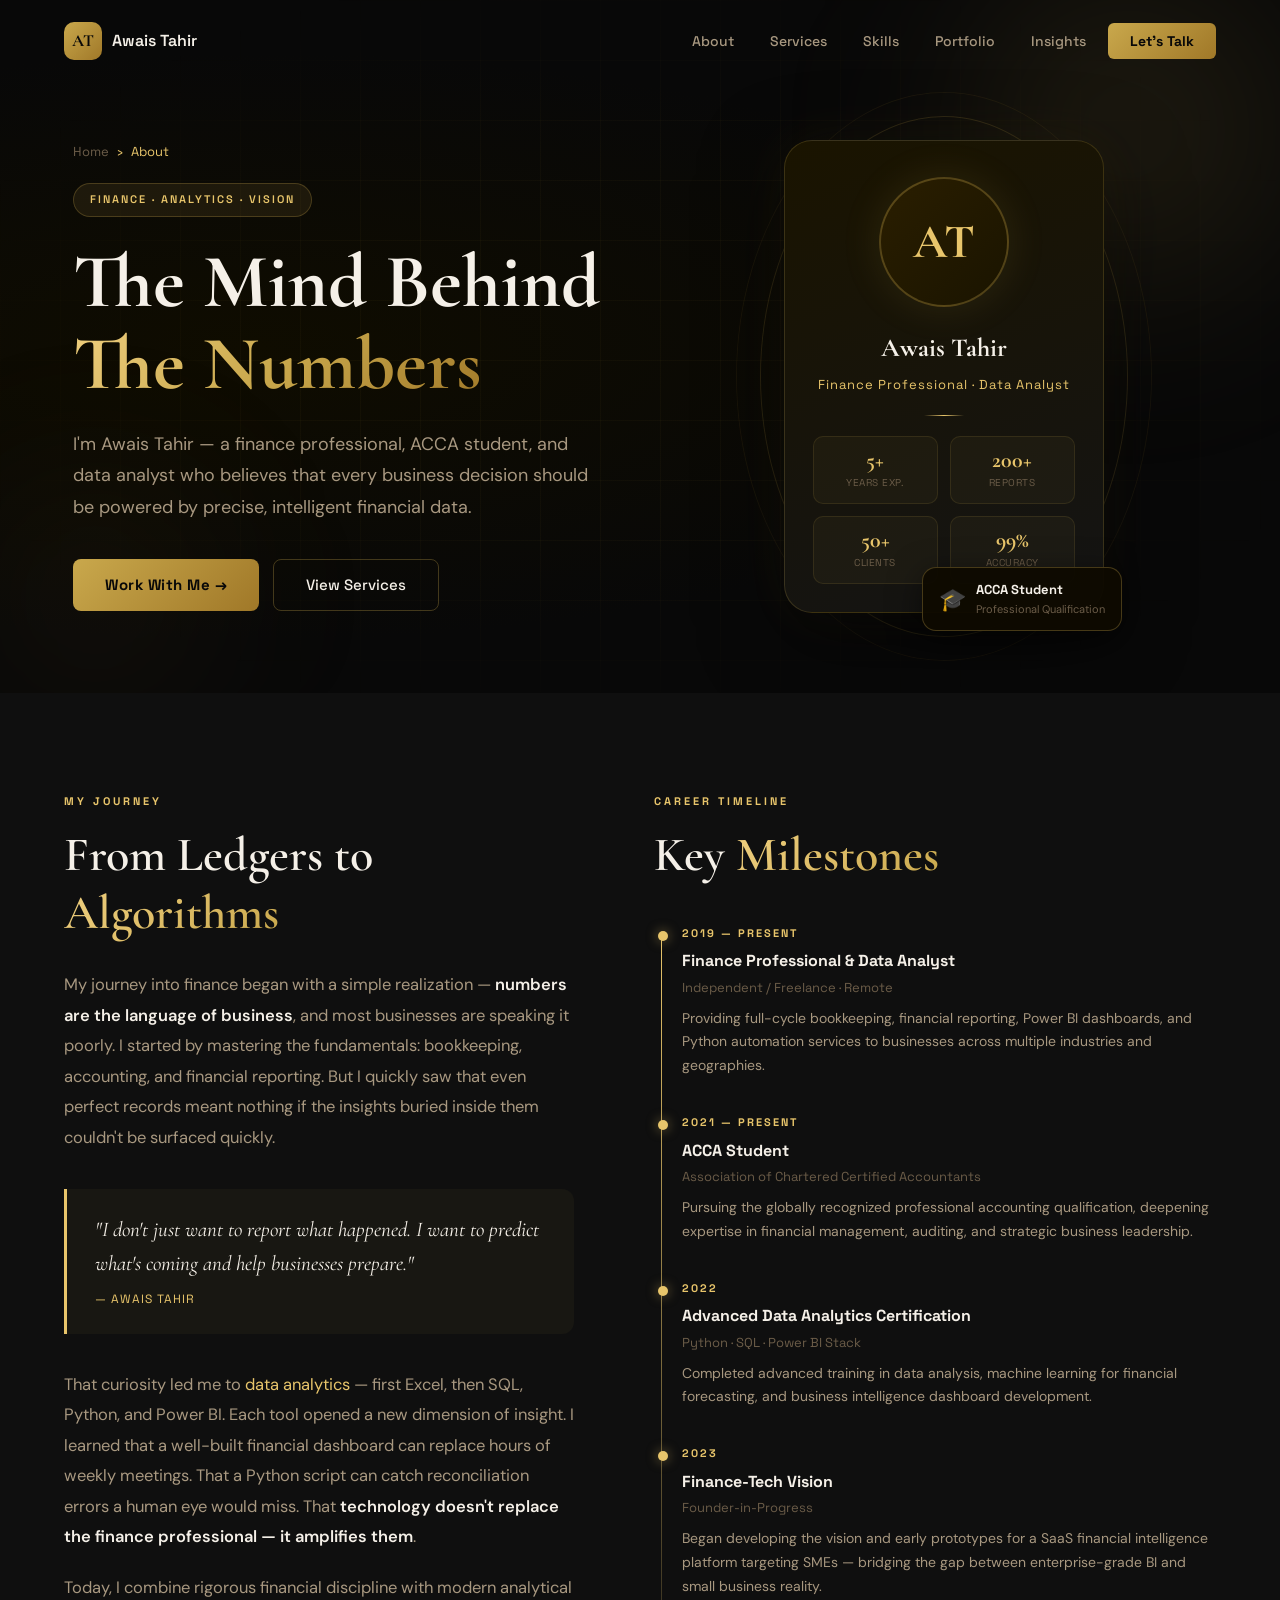
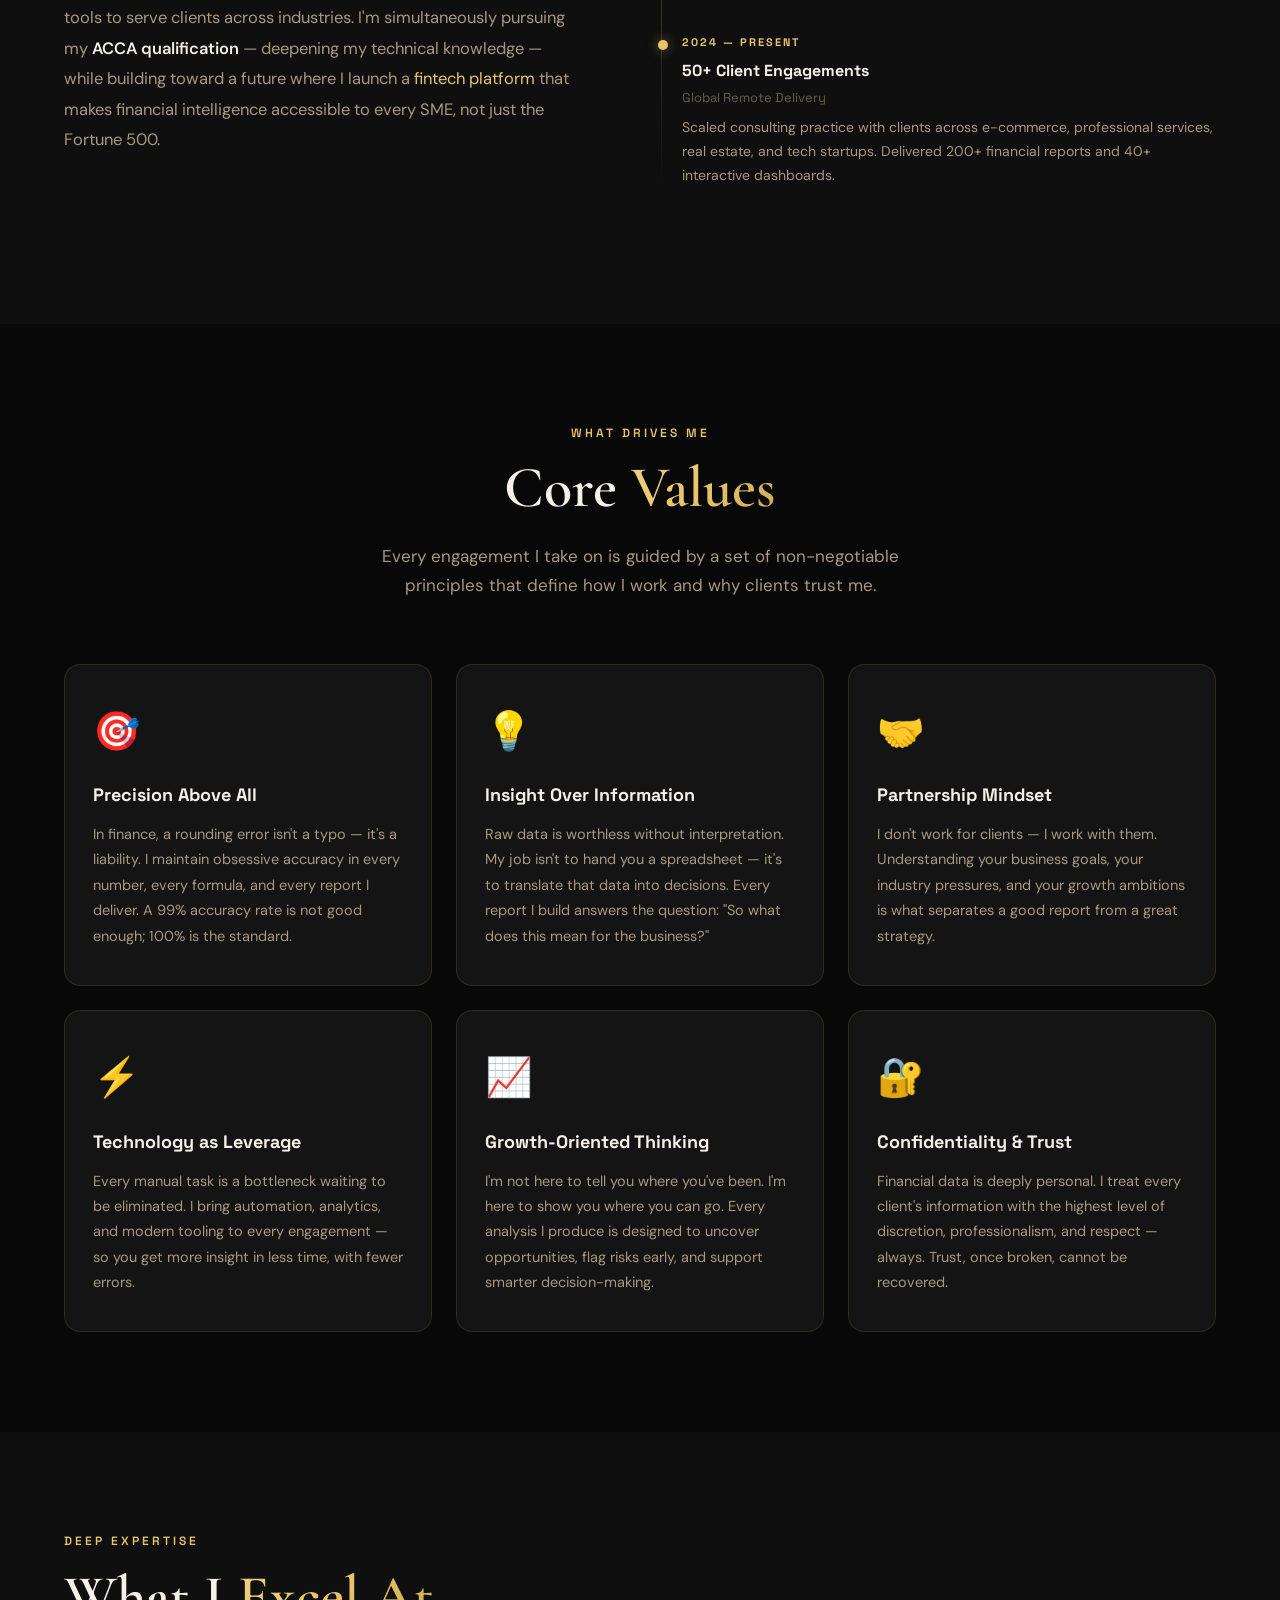
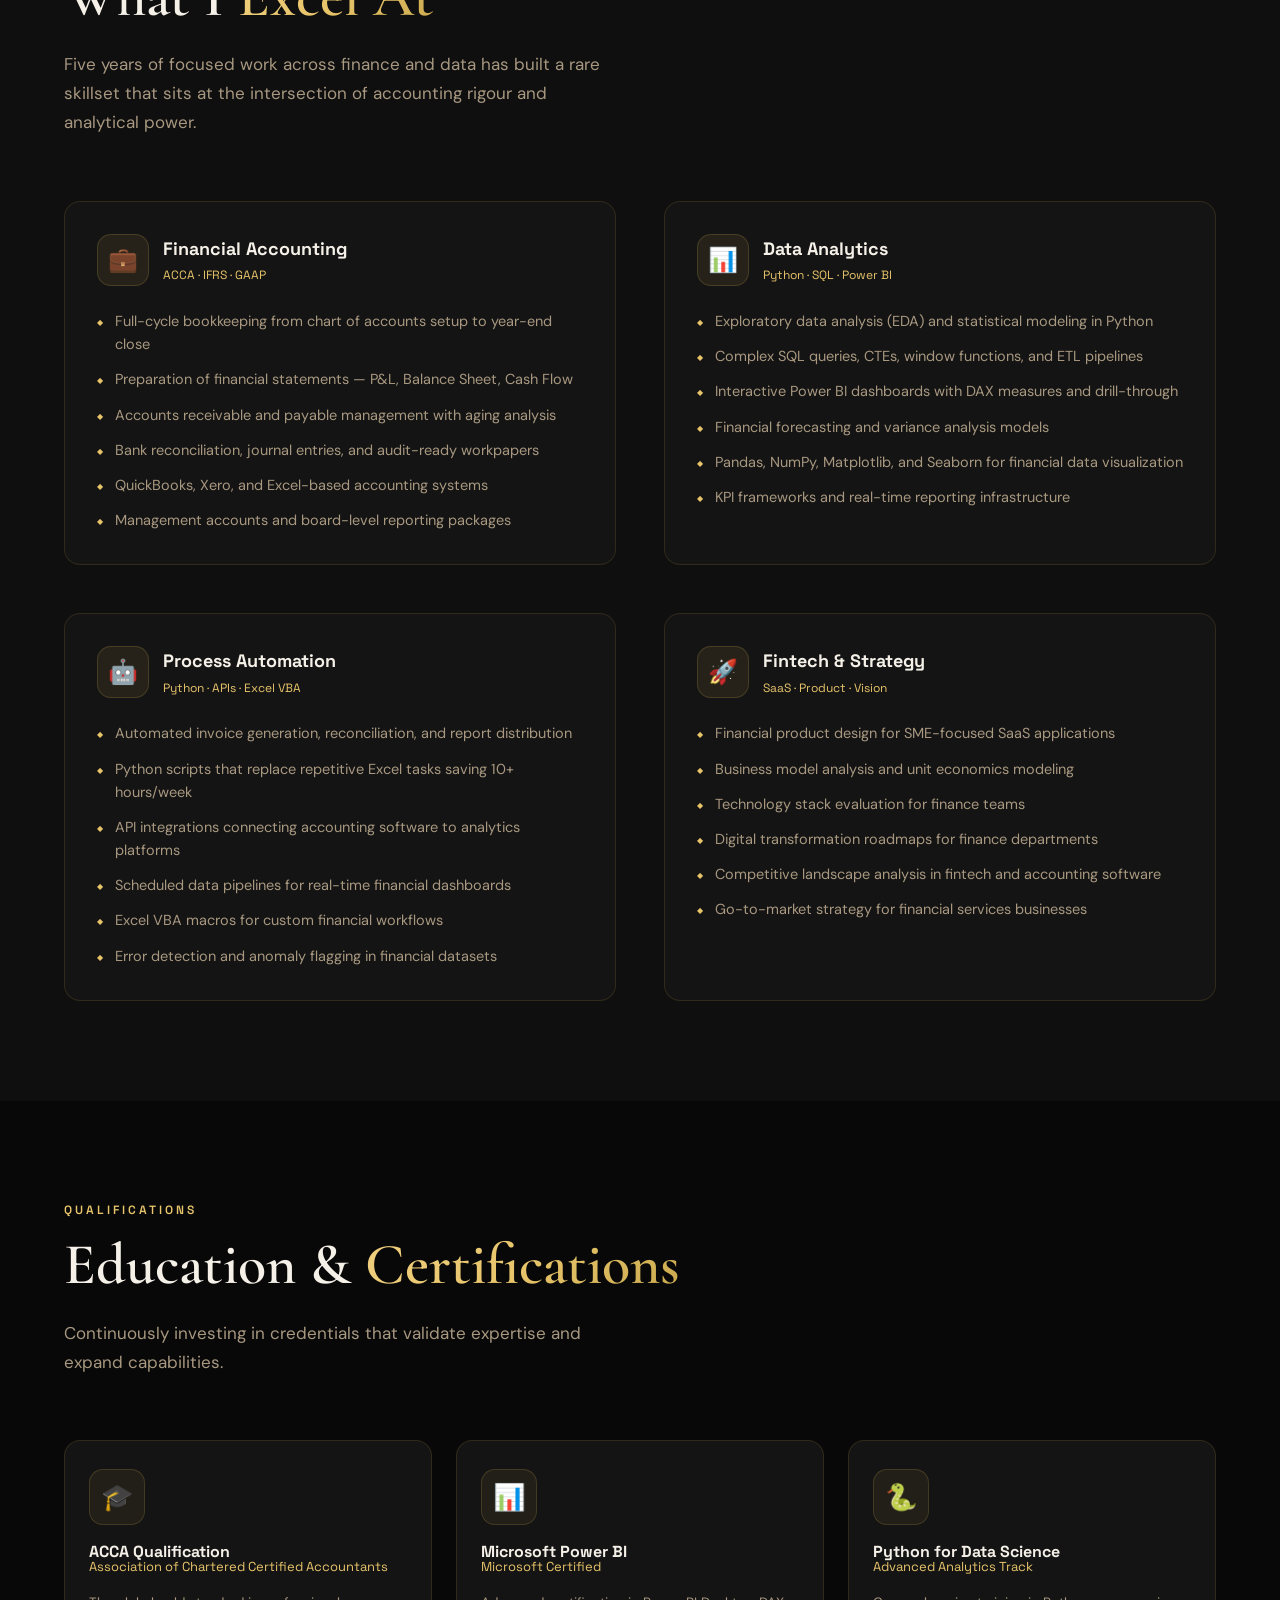
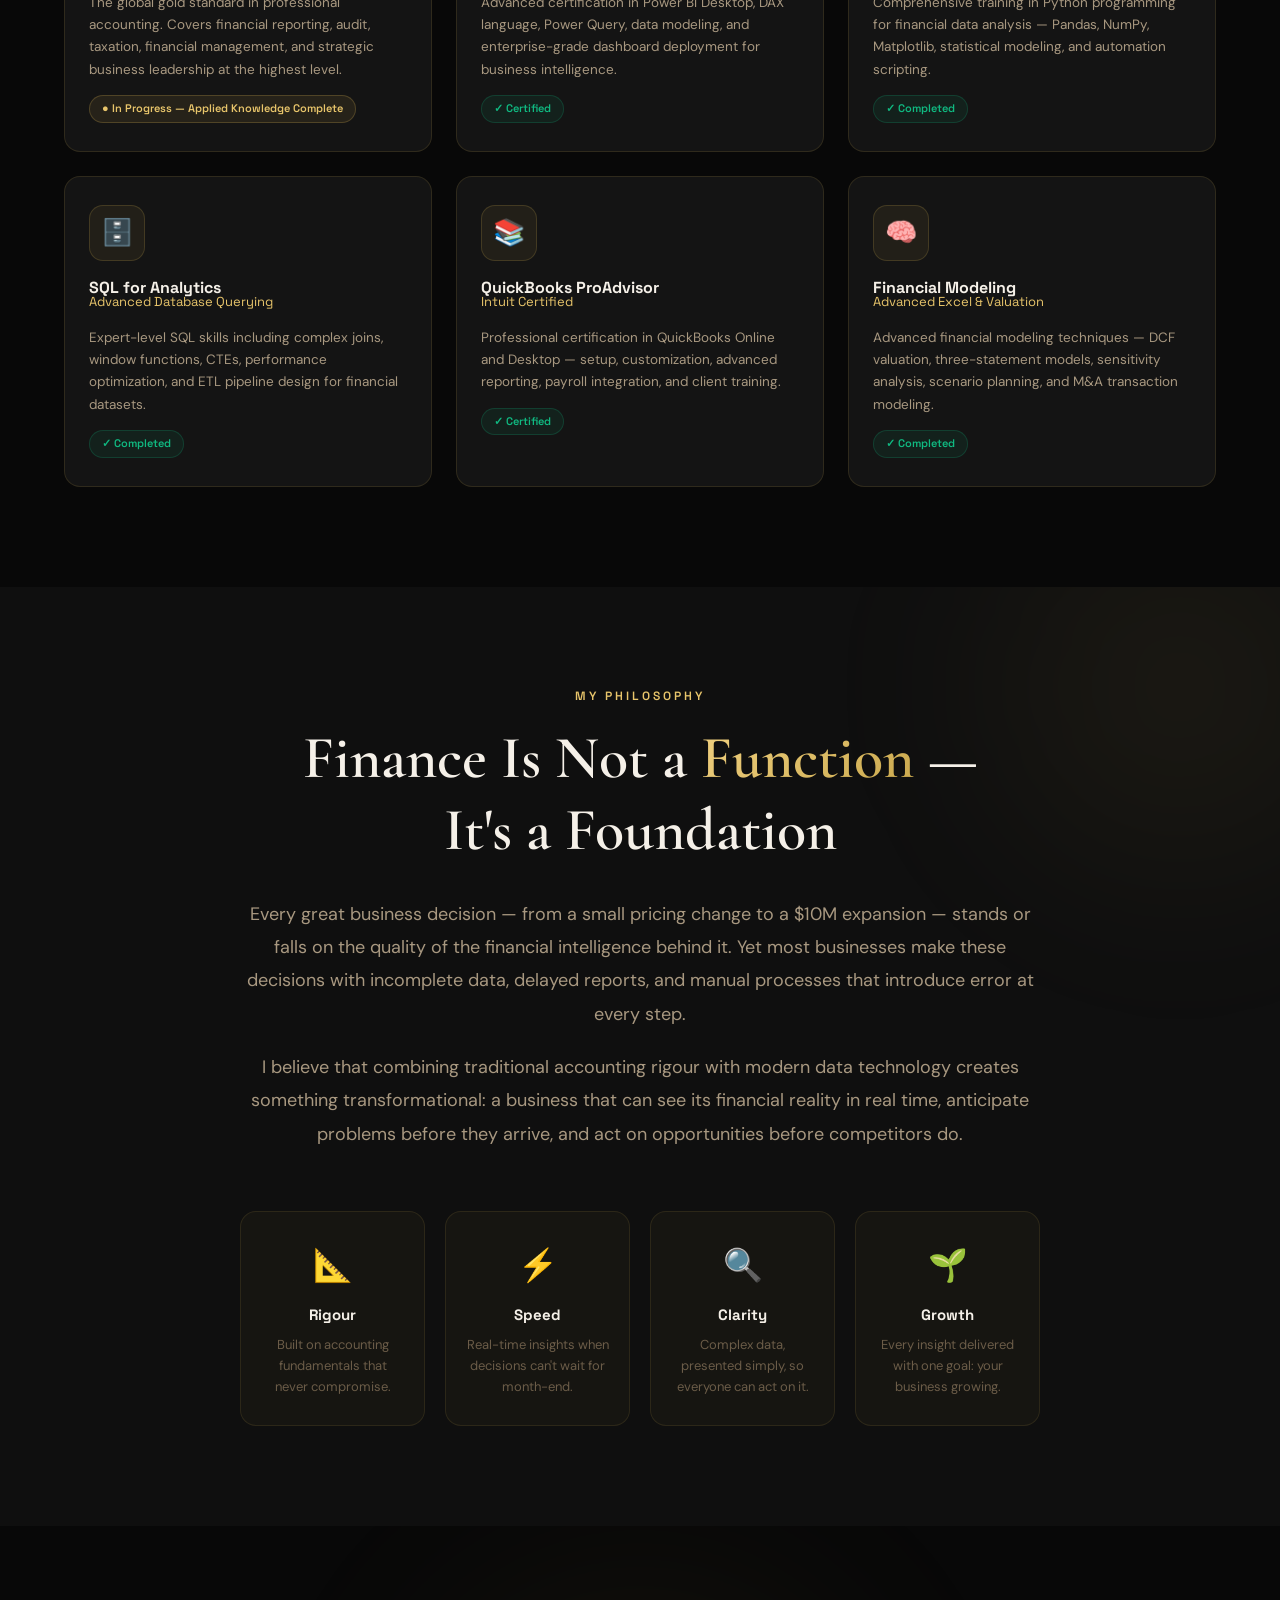
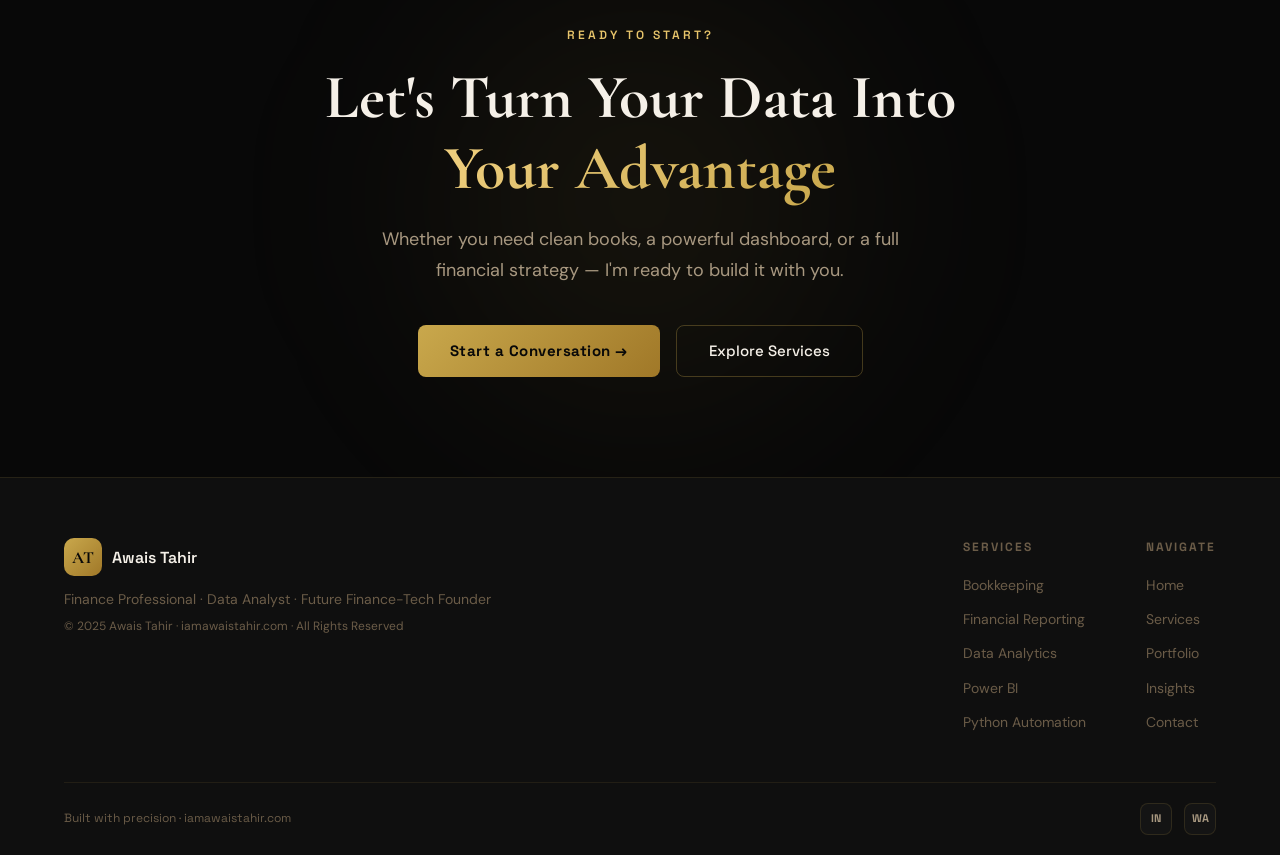
==== commit d4b6186f: "Update Skills link to point to skills.html" ====
--- a/about.html
+++ b/about.html
@@ -620,7 +620,7 @@
     <ul class="nav-links">
       <li><a href="index.html#about" class="active-link">About</a></li>
       <li><a href="services.html">Services</a></li>
-      <li><a href="index.html#skills">Skills</a></li>
+      <li><a href="skills.html">Skills</a></li>
       <li><a href="portfolio.html">Portfolio</a></li>
       <li><a href="index.html#blog">Insights</a></li>
       <li><a href="index.html#contact" class="nav-cta">Let's Talk</a></li>
@@ -636,7 +636,7 @@
   <ul>
     <li><a href="index.html" onclick="closeMobile()">Home</a></li>
     <li><a href="services.html" onclick="closeMobile()">Services</a></li>
-    <li><a href="index.html#skills" onclick="closeMobile()">Skills</a></li>
+    <li><a href="skills.html" onclick="closeMobile()">Skills</a></li>
     <li><a href="portfolio.html" onclick="closeMobile()">Portfolio</a></li>
     <li><a href="index.html#blog" onclick="closeMobile()">Insights</a></li>
     <li><a href="index.html#contact" onclick="closeMobile()">Contact</a></li>
@@ -1083,8 +1083,8 @@
         <div class="fl-col">
           <div class="fl-title">Navigate</div>
           <a href="index.html">Home</a>
-          <a href="about.html">About</a>
-          <a href="index.html#portfolio">Portfolio</a>
+          <a href="services.html">Services</a>
+          <a href="portfolio.html">Portfolio</a>
           <a href="index.html#blog">Insights</a>
           <a href="index.html#contact">Contact</a>
         </div>
